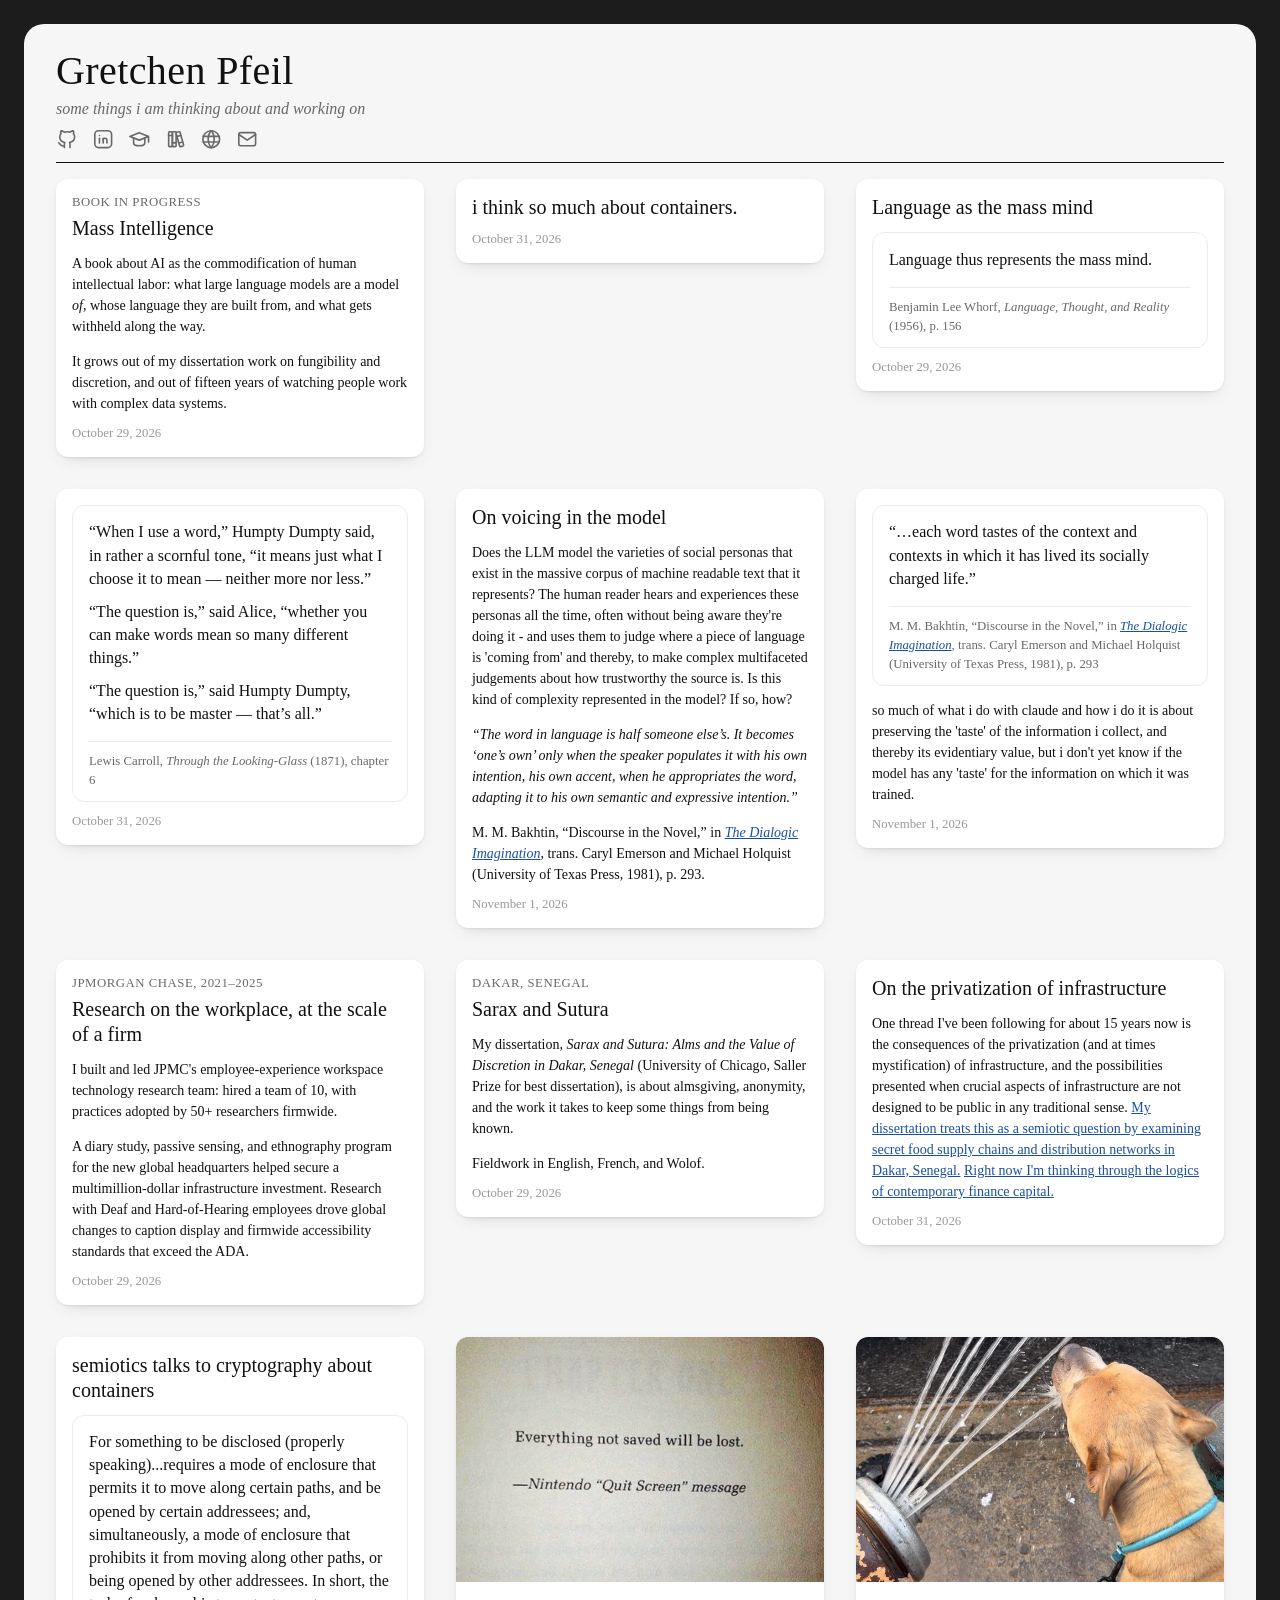
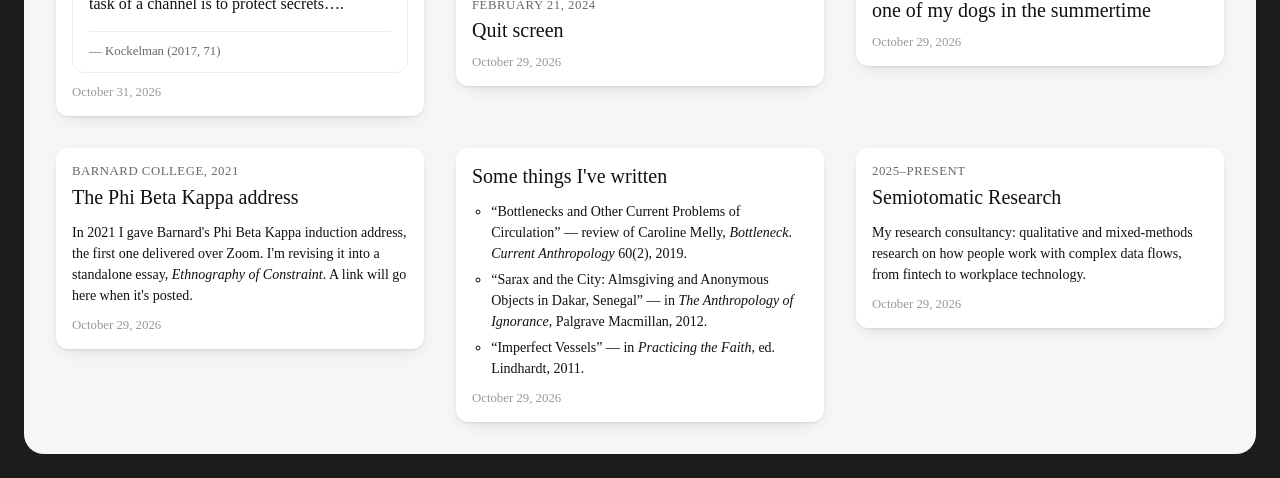
==== index.html @ 4a4e213f "at counter" ====
<!doctype html>
<html lang="en">
<head>
<meta charset="utf-8">
<meta name="viewport" content="width=device-width, initial-scale=1">
<title>Gretchen Pfeil</title>
<meta name="description" content="Anthropologist and researcher. Humans, language, and complex data flows.">
<meta property="og:title" content="Gretchen Pfeil">
<meta property="og:description" content="Anthropologist and researcher. Humans, language, and complex data flows.">
<meta property="og:type" content="website">
<meta name="theme-color" content="#f6f6f6">
<script src="js/keys.js?v=2026-11-01b"></script>
<link rel="stylesheet" href="css/site.css?v=2026-11-01b">
</head>
<body>

<header class="site-header">
  <h1 class="site-header__name"><a href="./">Gretchen Pfeil</a></h1>
  <p class="site-header__bio">some things i am thinking about and working on</p>
  <ul class="site-header__links" id="links"></ul>
</header>

<main>
  <ul class="cards" id="cards"></ul>
  <noscript><p class="noscript">This page builds its tiles with JavaScript.</p></noscript>
</main>

<script src="tiles.js?v=2026-11-01b"></script>
<script src="js/site.js?v=2026-11-01b"></script>
<script data-goatcounter="https://gpfeil.goatcounter.com/count"
        async src="//gc.zgo.at/count.js"></script>
</body>
</html>
---- css/site.css ----
/* Layout modeled on robert-chiniquy.github.io: a dark frame around a rounded
   light page, a large serif name, icon links, and a 1/2/3-column card grid. */

:root {
  --gray-darker: #444444;
  --gray-dark: #696969;
  --gray: #999999;
  --gray-lighter: #ececec;
  --gray-lightest: #f6f6f6;
  --card: #ffffff;
  --frame: #1c1c1c;
  --ground: var(--gray-lightest);
  --ink: #111111;
  --link: #1a4fa0;
  --accent: #5cecff;
  --rule: #4e4e8f;
  --radius: 0.75rem;
  --type-small: 0.8rem;
  --type-text: 0.875rem;
  --type-body: 1rem;
  --type-title: 1.25rem;
  --type-name: 2.5rem;
}

*, ::before, ::after { box-sizing: border-box; }

html { background-color: var(--frame); color: var(--ink); }

body {
  min-height: 100vh;
  margin: 0;
  padding: 1rem;
  background-color: var(--ground);
  border-radius: 1.25rem;
  font-family: "Times New Roman", Times, serif;
  text-rendering: optimizeLegibility;
  -webkit-font-smoothing: antialiased;
}

body { min-height: calc(100vh - 3rem); margin: 1.5rem; }
@media (max-width: 40rem) {
  body { min-height: calc(100vh - 1rem); margin: 0.5rem; }
}


a { color: var(--link); }
img { height: auto; max-width: 100%; vertical-align: middle; }

/* Header */
.site-header {
  margin: 0 0 0.5rem;
  padding: 0.5rem 0 0.75rem;
  border-bottom: 1px solid;
}
@media (min-width: 40rem) { .site-header { margin: 0 1rem; } }

.site-header__name {
  margin: 0;
  font-size: var(--type-name);
  font-weight: 400;
  line-height: 1.15;
  letter-spacing: 0.01em;
}
.site-header__name a { color: inherit; text-decoration: none; }
.site-header__bio {
  margin: 0.4rem 0 0;
  color: var(--gray-dark);
  font-size: var(--type-body);
  font-style: italic;
}
[data-theme="dark"] .site-header__bio { color: #c8c8c8; }

.site-header__links {
  display: flex; flex-wrap: wrap; gap: 0.85rem;
  margin: 0.6rem 0 0; padding: 0; list-style: none;
}
.site-header__links a { display: block; color: var(--gray-dark); }
.site-header__links a:hover { color: inherit; }
.site-header__links svg {
  display: block; width: 1.4rem; height: 1.4rem; stroke-width: 1.75;
  transition: transform 120ms ease-out;
}
.site-header__links a:hover svg { transform: translateY(-2px) scale(1.15); }

/* Grid */
.cards { display: flex; flex-wrap: wrap; list-style: none; margin: 0; padding: 0; }
.cards__item {
  display: flex; align-items: flex-start; justify-content: center;
  width: 100%; min-width: 0; padding: 0.5rem 0;
}
@media (min-width: 40rem) { .cards__item { padding: 1rem; } }
@media (min-width: 56rem) { .cards__item { width: 50%; } }
@media (min-width: 72rem) { .cards__item { width: 33.3333%; } }

/* Card */
.card {
  position: relative;
  display: flex; flex-direction: column;
  width: 100%; min-width: 0; overflow: hidden;
  background-color: var(--card);
  border-radius: var(--radius);
  box-shadow: 0 1px 2px rgba(0,0,0,.08), 0 6px 18px -8px rgba(0,0,0,.18);
  transition: box-shadow 150ms ease-out;
}
.card:hover {
  box-shadow: 0 2px 4px rgba(0,0,0,.1), 0 10px 26px -8px rgba(0,0,0,.28);
}
.card__image { display: block; width: 100%; aspect-ratio: 16 / 9; object-fit: cover; }
@media (min-width: 40rem) { .card__image { aspect-ratio: 3 / 2; } }

.card__content {
  display: flex; flex: 1 1 auto; flex-direction: column; justify-content: center;
  min-width: 0; padding: 1rem;
}
.card__kicker {
  margin: 0 0 0.35rem;
  color: var(--gray-dark);
  font-size: var(--type-small);
  letter-spacing: 0.04em;
  text-transform: uppercase;
}
.card__title {
  margin: 0 0 0.75rem;
  font-size: var(--type-title);
  font-weight: 400;
  line-height: 1.25;
}
.card__title:has(+ .card__text:empty) { margin-bottom: 0; }
.card__date {
  margin: 0.75rem 0 0;
  color: var(--gray);
  font-size: var(--type-small);
  font-variant-numeric: tabular-nums;
}
[data-theme="dark"] .card__date { color: #8a8ab8; }
.card__text:empty { display: none; }
.card__title a { color: inherit; text-decoration: none; }
.card__title a:hover { text-decoration: underline; text-underline-offset: 0.2em; }
/* A card with an image and a linked title is clickable as a whole. */
.card--linked .card__title a::after { content: ""; position: absolute; inset: 0; }
.card--linked .card__text a { position: relative; z-index: 1; }
.card__cover { position: absolute; inset: 0; z-index: 1; border-radius: var(--radius); }
.card__cover:focus-visible { outline: 2px solid var(--link); outline-offset: -2px; }

.card__text { flex: 1 1 auto; font-size: var(--type-text); line-height: 1.5; }
.card__text > :first-child { margin-top: 0; }
.card__text > :last-child { margin-bottom: 0; }
.card__text ul { padding-left: 1.2rem; }
.card__text li + li { margin-top: 0.3rem; }

.qline { display: block; }
.qline + .qline { margin-top: 0.6em; }

.verse { font-size: var(--type-text); white-space: pre-wrap; overflow-x: auto; }

.card__text blockquote {
  margin: 0;
  padding: 0.9rem 1rem 0.7rem;
  border: 1px solid var(--gray-lighter);
  border-radius: var(--radius);
}
.card__text blockquote > p:first-child {
  margin-top: 0; font-size: var(--type-body); line-height: 1.45;
}
.card__text blockquote > p:last-child:not(:first-child) {
  margin: 0.75rem 0 0; padding-top: 0.6rem;
  border-top: 1px solid var(--gray-lighter);
  color: var(--gray-dark); font-size: var(--type-small);
}

.noscript { margin: 1rem; }

/* Dark mode: press d */
:root[data-theme="dark"] {
  color-scheme: dark;
  --frame: #262626;
  --ground: #000000;
  --ink: #f0f0f0;
  --link: #5cecff;
}
[data-theme="dark"] .card {
  background-color: #000; border: 1px solid var(--rule); box-shadow: none;
}
[data-theme="dark"] .card__image { border-bottom: 1px solid var(--rule); }
[data-theme="dark"] .card__kicker,
[data-theme="dark"] .card__text blockquote > p:last-child:not(:first-child) { color: #c080d0; }
[data-theme="dark"] .card__text blockquote,
[data-theme="dark"] .card__text blockquote > p:last-child:not(:first-child) { border-color: var(--rule); }
[data-theme="dark"] .site-header__links a:hover { color: var(--accent); }

@media (prefers-reduced-motion: reduce) {
  .site-header__links svg, .card { transition: none; }
}
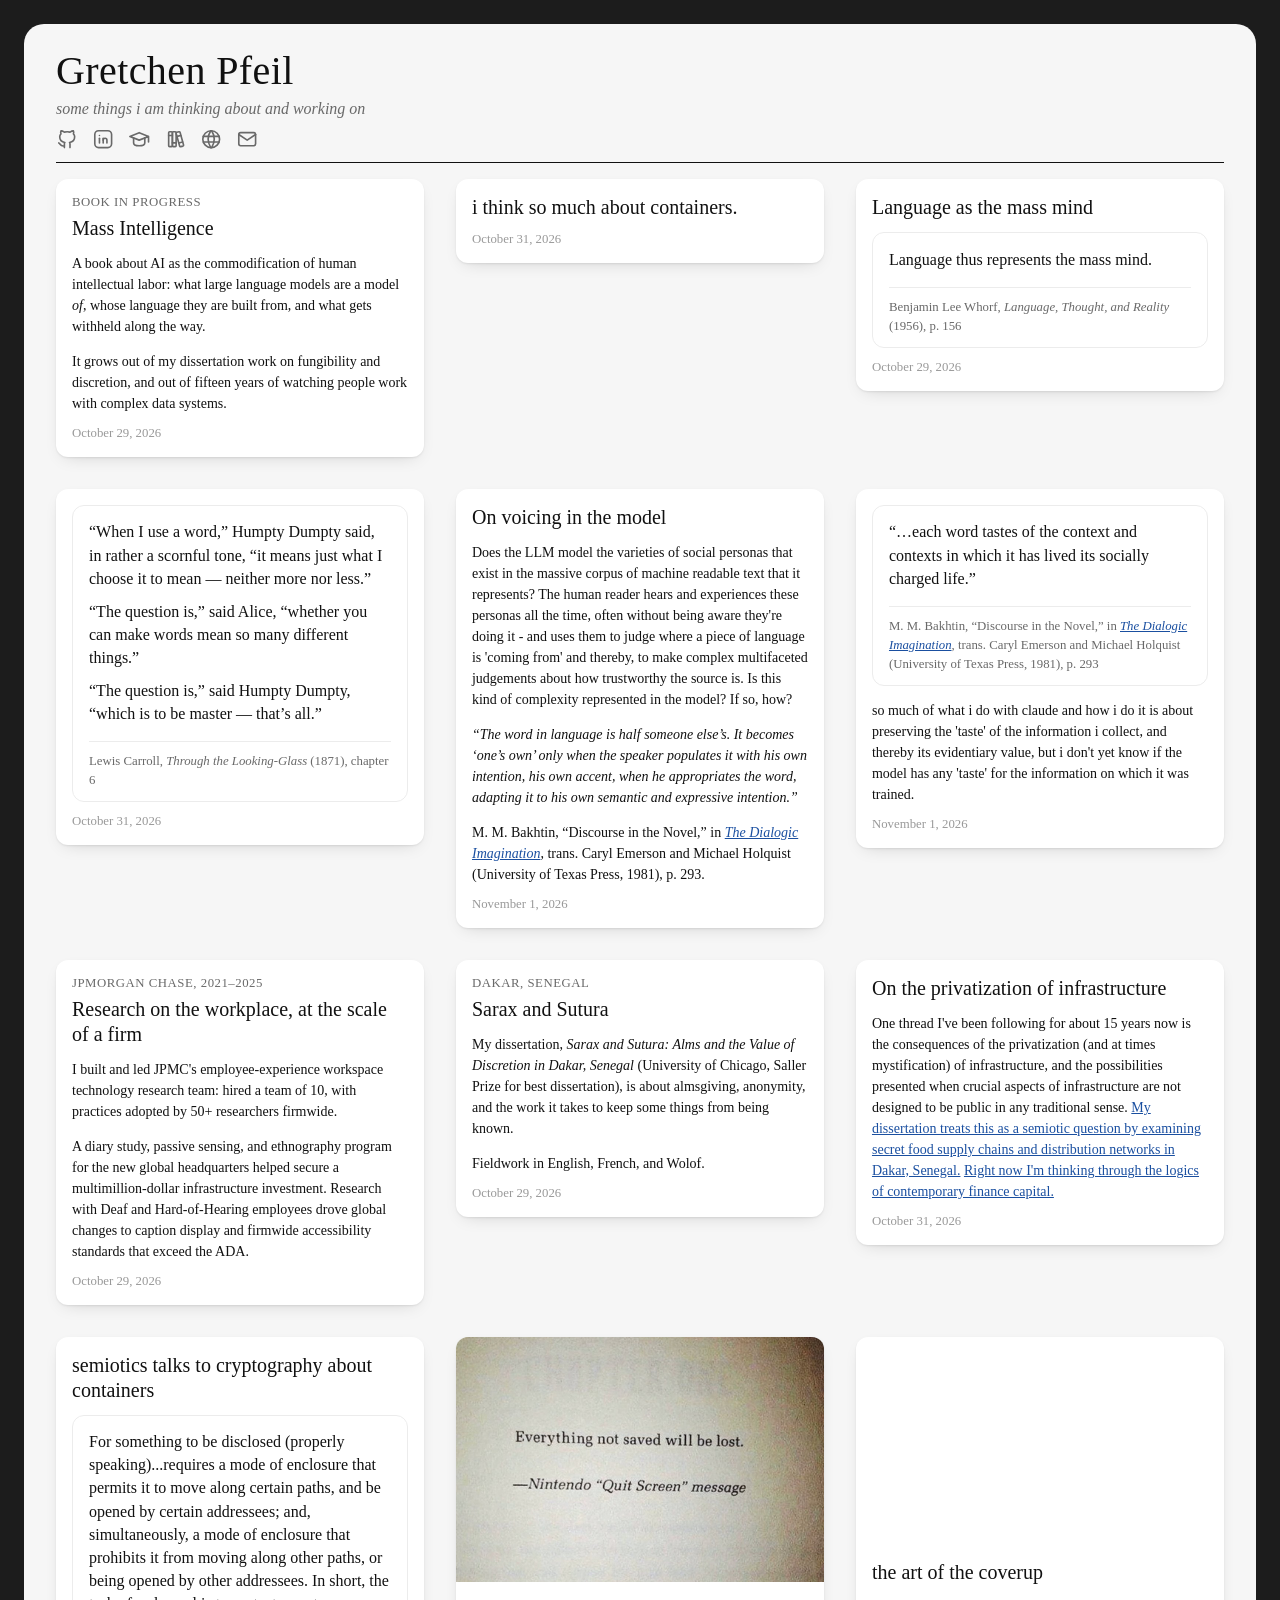
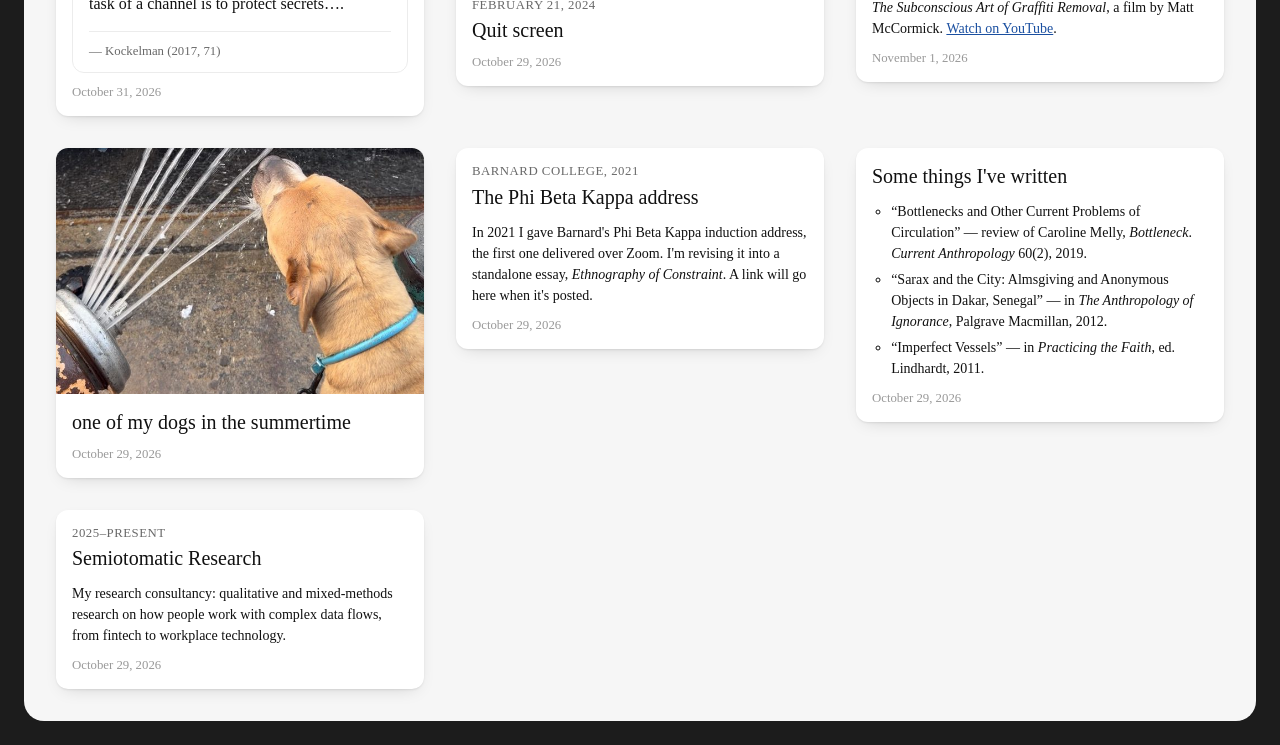
==== commit e079027c: "change a tile" ====
--- a/index.html
+++ b/index.html
@@ -9,8 +9,8 @@
 <meta property="og:description" content="Anthropologist and researcher. Humans, language, and complex data flows.">
 <meta property="og:type" content="website">
 <meta name="theme-color" content="#f6f6f6">
-<script src="js/keys.js?v=2026-11-01b"></script>
-<link rel="stylesheet" href="css/site.css?v=2026-11-01b">
+<script src="js/keys.js?v=2026-11-01d"></script>
+<link rel="stylesheet" href="css/site.css?v=2026-11-01d">
 </head>
 <body>
 
@@ -25,8 +25,8 @@
   <noscript><p class="noscript">This page builds its tiles with JavaScript.</p></noscript>
 </main>
 
-<script src="tiles.js?v=2026-11-01b"></script>
-<script src="js/site.js?v=2026-11-01b"></script>
+<script src="tiles.js?v=2026-11-01d"></script>
+<script src="js/site.js?v=2026-11-01d"></script>
 <script data-goatcounter="https://gpfeil.goatcounter.com/count"
         async src="//gc.zgo.at/count.js"></script>
 </body>
--- a/css/site.css
+++ b/css/site.css
@@ -108,6 +108,9 @@
 .card__image { display: block; width: 100%; aspect-ratio: 16 / 9; object-fit: cover; }
 @media (min-width: 40rem) { .card__image { aspect-ratio: 3 / 2; } }
 
+.card__video iframe { display: block; width: 100%; aspect-ratio: 16 / 9; border: 0; }
+[data-theme="dark"] .card__video { border-bottom: 1px solid var(--rule); }
+
 .card__content {
   display: flex; flex: 1 1 auto; flex-direction: column; justify-content: center;
   min-width: 0; padding: 1rem;
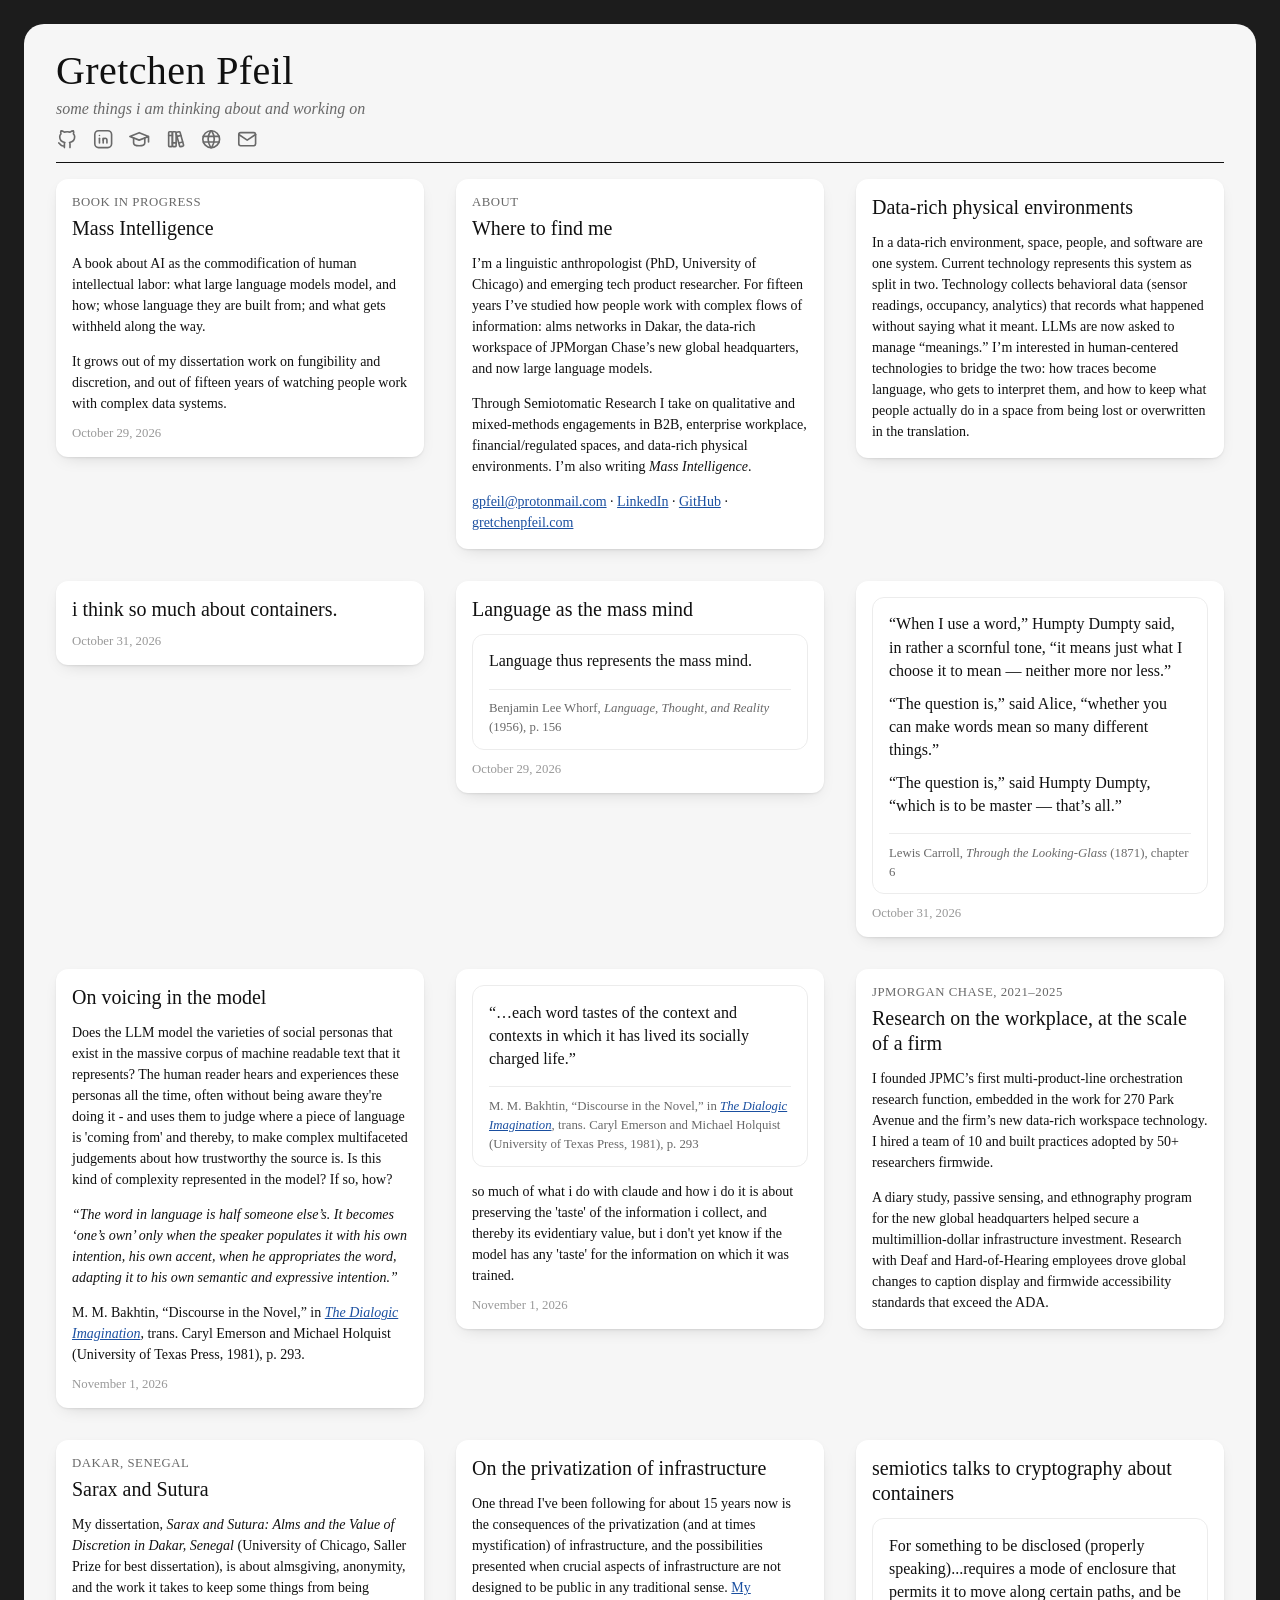
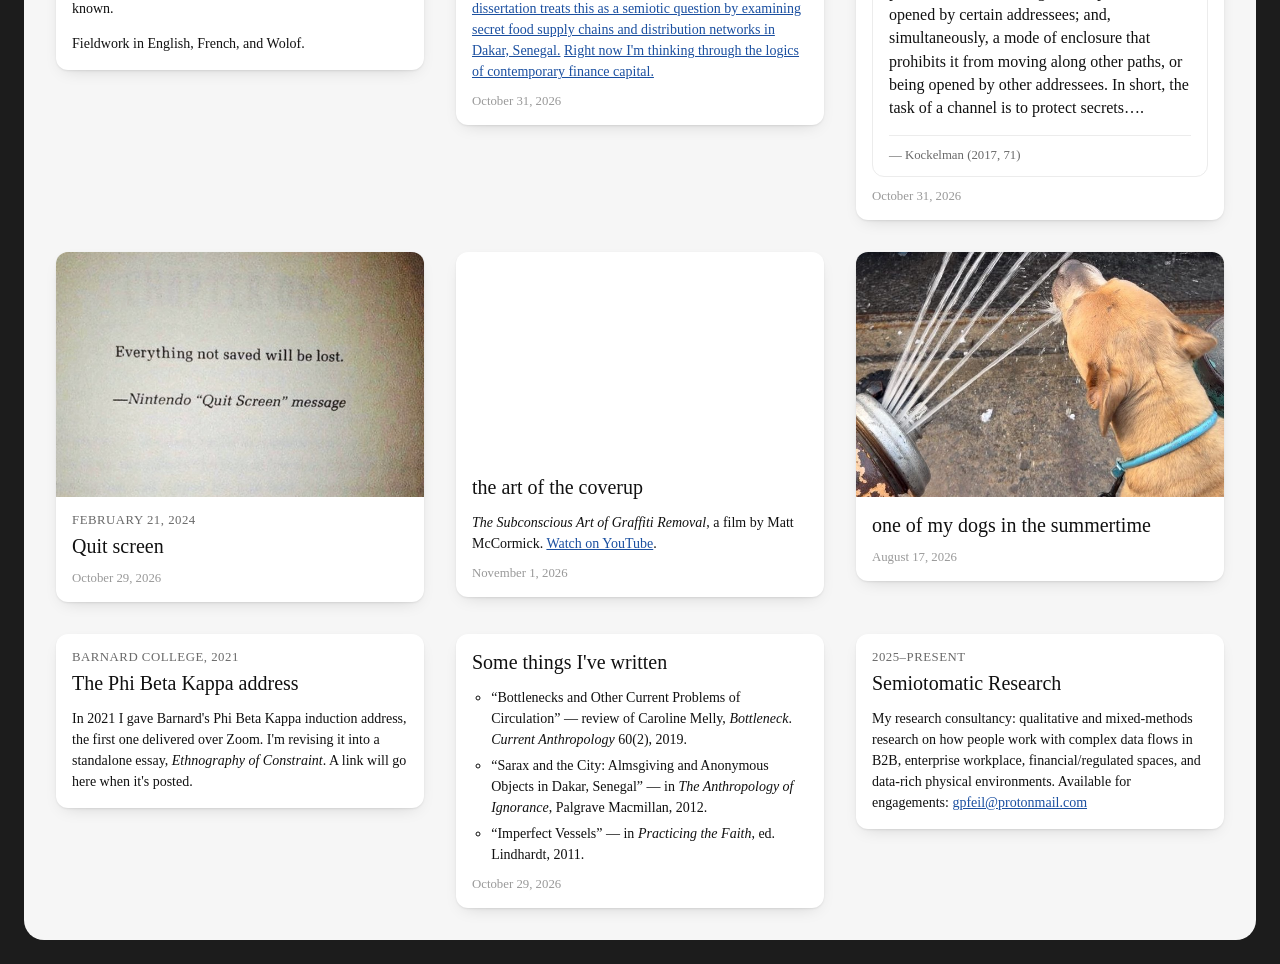
==== commit c3ee69a2: "content updates" ====
--- a/index.html
+++ b/index.html
@@ -4,13 +4,13 @@
 <meta charset="utf-8">
 <meta name="viewport" content="width=device-width, initial-scale=1">
 <title>Gretchen Pfeil</title>
-<meta name="description" content="Anthropologist and researcher. Humans, language, and complex data flows.">
+<meta name="description" content="Linguistic anthropologist and emerging tech product researcher. Writing Mass Intelligence, a book on what LLMs model, and how.">
 <meta property="og:title" content="Gretchen Pfeil">
-<meta property="og:description" content="Anthropologist and researcher. Humans, language, and complex data flows.">
+<meta property="og:description" content="Linguistic anthropologist and emerging tech product researcher. Writing Mass Intelligence, a book on what LLMs model, and how.">
 <meta property="og:type" content="website">
 <meta name="theme-color" content="#f6f6f6">
-<script src="js/keys.js?v=2026-11-01d"></script>
-<link rel="stylesheet" href="css/site.css?v=2026-11-01d">
+<script src="js/keys.js?v=2026-11-02j"></script>
+<link rel="stylesheet" href="css/site.css?v=2026-11-02j">
 </head>
 <body>
 
@@ -25,8 +25,8 @@
   <noscript><p class="noscript">This page builds its tiles with JavaScript.</p></noscript>
 </main>
 
-<script src="tiles.js?v=2026-11-01d"></script>
-<script src="js/site.js?v=2026-11-01d"></script>
+<script src="tiles.js?v=2026-11-02j"></script>
+<script src="js/site.js?v=2026-11-02j"></script>
 <script data-goatcounter="https://gpfeil.goatcounter.com/count"
         async src="//gc.zgo.at/count.js"></script>
 </body>
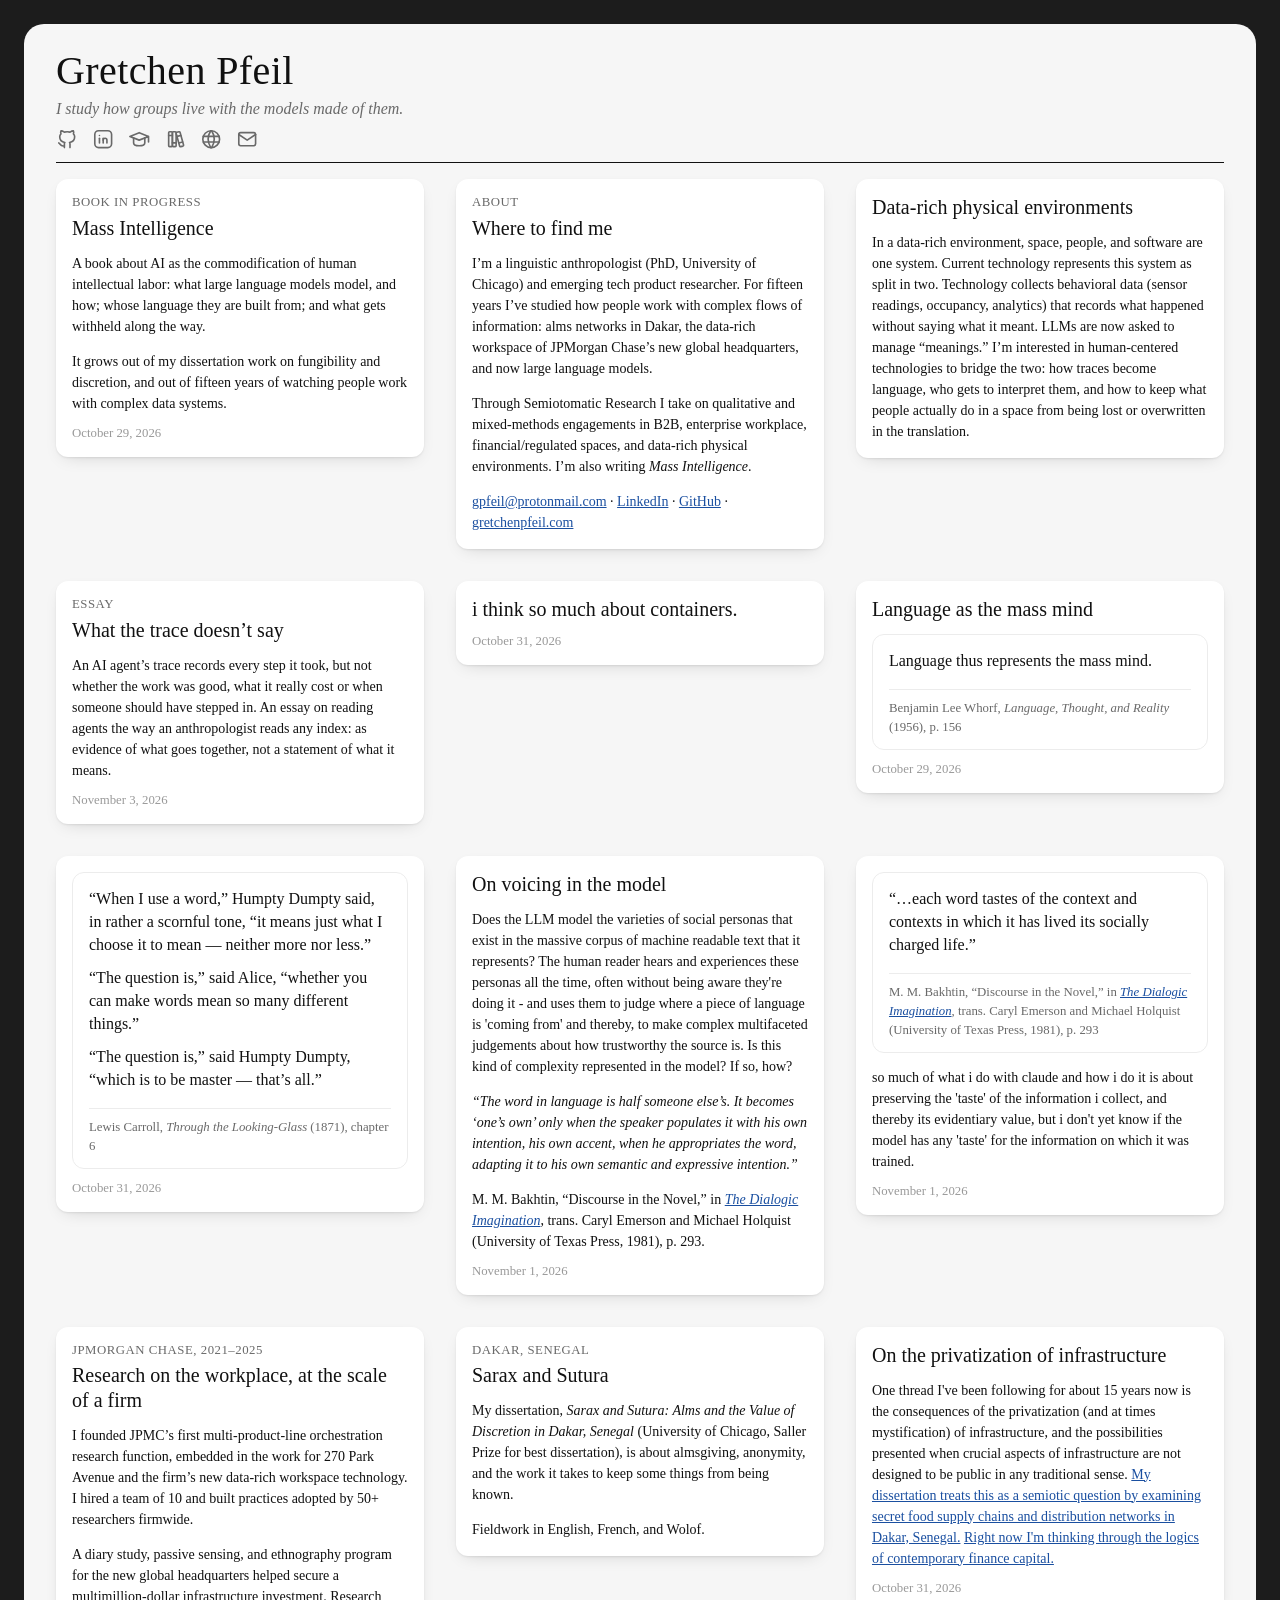
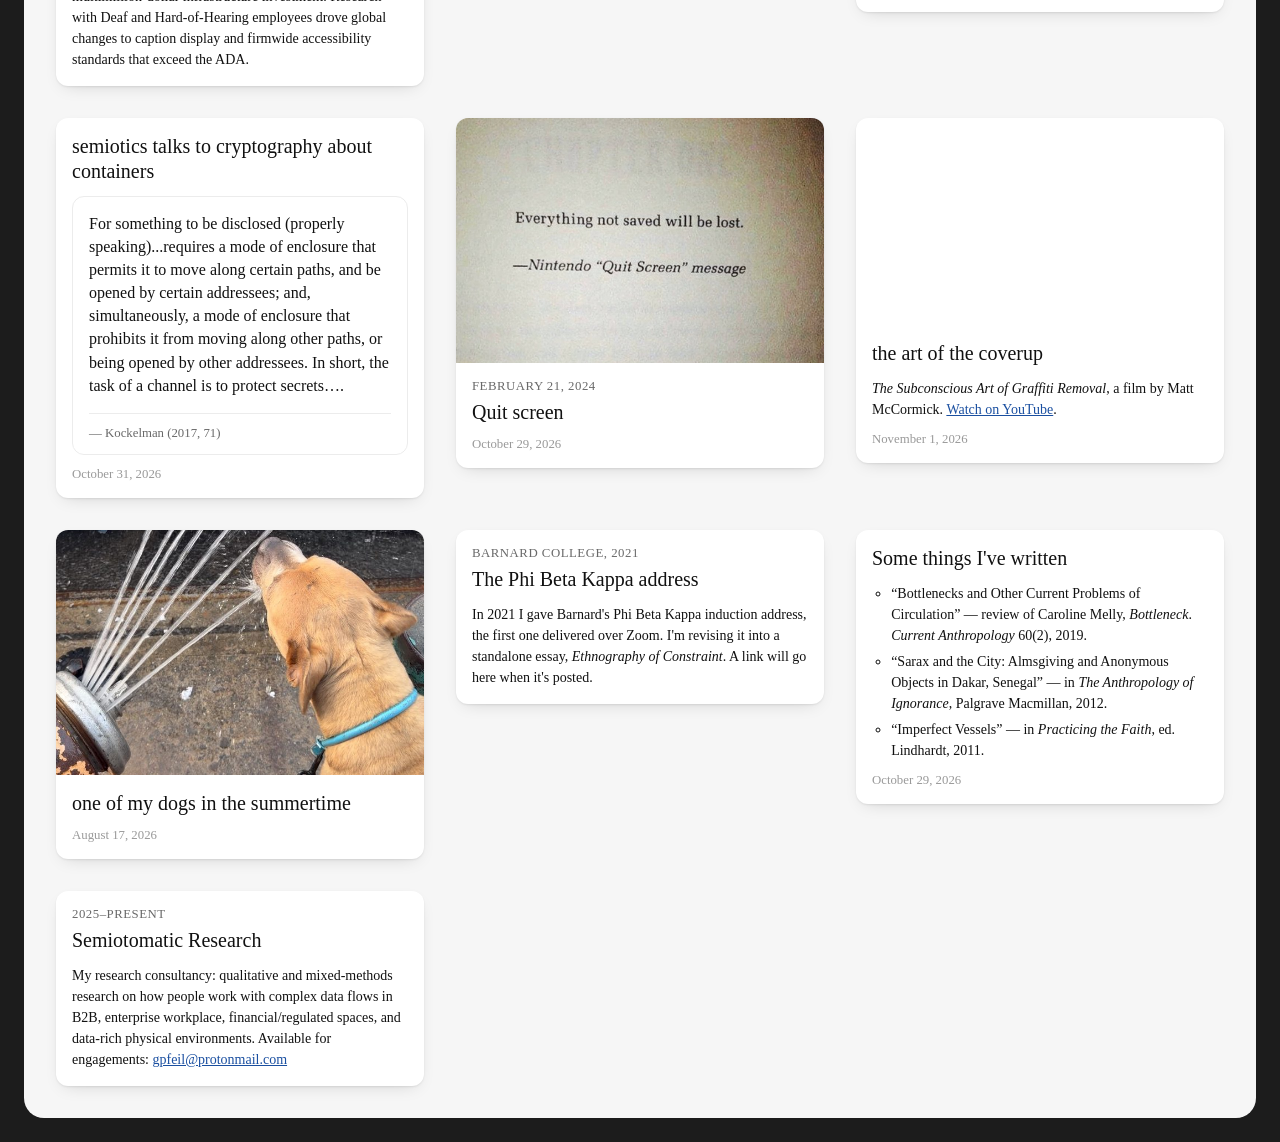
==== commit 9c6cf923: "add essay and tile" ====
--- a/index.html
+++ b/index.html
@@ -9,14 +9,14 @@
 <meta property="og:description" content="Linguistic anthropologist and emerging tech product researcher. Writing Mass Intelligence, a book on what LLMs model, and how.">
 <meta property="og:type" content="website">
 <meta name="theme-color" content="#f6f6f6">
-<script src="js/keys.js?v=2026-11-02j"></script>
-<link rel="stylesheet" href="css/site.css?v=2026-11-02j">
+<script src="js/keys.js?v=2026-11-03a"></script>
+<link rel="stylesheet" href="css/site.css?v=2026-11-03a">
 </head>
 <body>
 
 <header class="site-header">
   <h1 class="site-header__name"><a href="./">Gretchen Pfeil</a></h1>
-  <p class="site-header__bio">some things i am thinking about and working on</p>
+  <p class="site-header__bio">I study how groups live with the models made of them.</p>
   <ul class="site-header__links" id="links"></ul>
 </header>
 
@@ -25,8 +25,8 @@
   <noscript><p class="noscript">This page builds its tiles with JavaScript.</p></noscript>
 </main>
 
-<script src="tiles.js?v=2026-11-02j"></script>
-<script src="js/site.js?v=2026-11-02j"></script>
+<script src="tiles.js?v=2026-11-03a"></script>
+<script src="js/site.js?v=2026-11-03a"></script>
 <script data-goatcounter="https://gpfeil.goatcounter.com/count"
         async src="//gc.zgo.at/count.js"></script>
 </body>
--- a/css/site.css
+++ b/css/site.css
@@ -194,3 +194,36 @@
 @media (prefers-reduced-motion: reduce) {
   .site-header__links svg, .card { transition: none; }
 }
+
+/* Essay pages (essays/*.html) */
+.essay {
+  max-width: 40rem;
+  margin: 1.5rem auto 3rem;
+  padding: 0 0.5rem;
+  font-size: 1.125rem;
+  line-height: 1.6;
+}
+.essay__title {
+  margin: 0;
+  font-size: 2rem;
+  font-weight: 400;
+  line-height: 1.2;
+}
+.essay__dek { margin: 0.4rem 0 0; color: var(--gray-dark); font-style: italic; }
+.essay__date { margin: 0.4rem 0 2rem; color: var(--gray); font-size: var(--type-small); }
+.essay h2 { margin: 2.25rem 0 0.5rem; font-size: 1.35rem; font-weight: 400; }
+.essay p { margin: 0 0 1rem; }
+.essay ol { padding-left: 1.4rem; }
+.essay li + li { margin-top: 0.5rem; }
+.essay__epigraph {
+  margin: 0 0 2rem;
+  padding: 0 0 0 1rem;
+  border-left: 2px solid var(--gray-lighter);
+}
+.essay__epigraph p { margin: 0; }
+.essay__epigraph p + p { margin-top: 0.4rem; color: var(--gray-dark); font-size: var(--type-text); }
+.essay__back { margin-top: 2.5rem; font-size: var(--type-text); }
+[data-theme="dark"] .essay__dek,
+[data-theme="dark"] .essay__epigraph p + p { color: #c8c8c8; }
+[data-theme="dark"] .essay__date { color: #8a8ab8; }
+[data-theme="dark"] .essay__epigraph { border-color: var(--rule); }
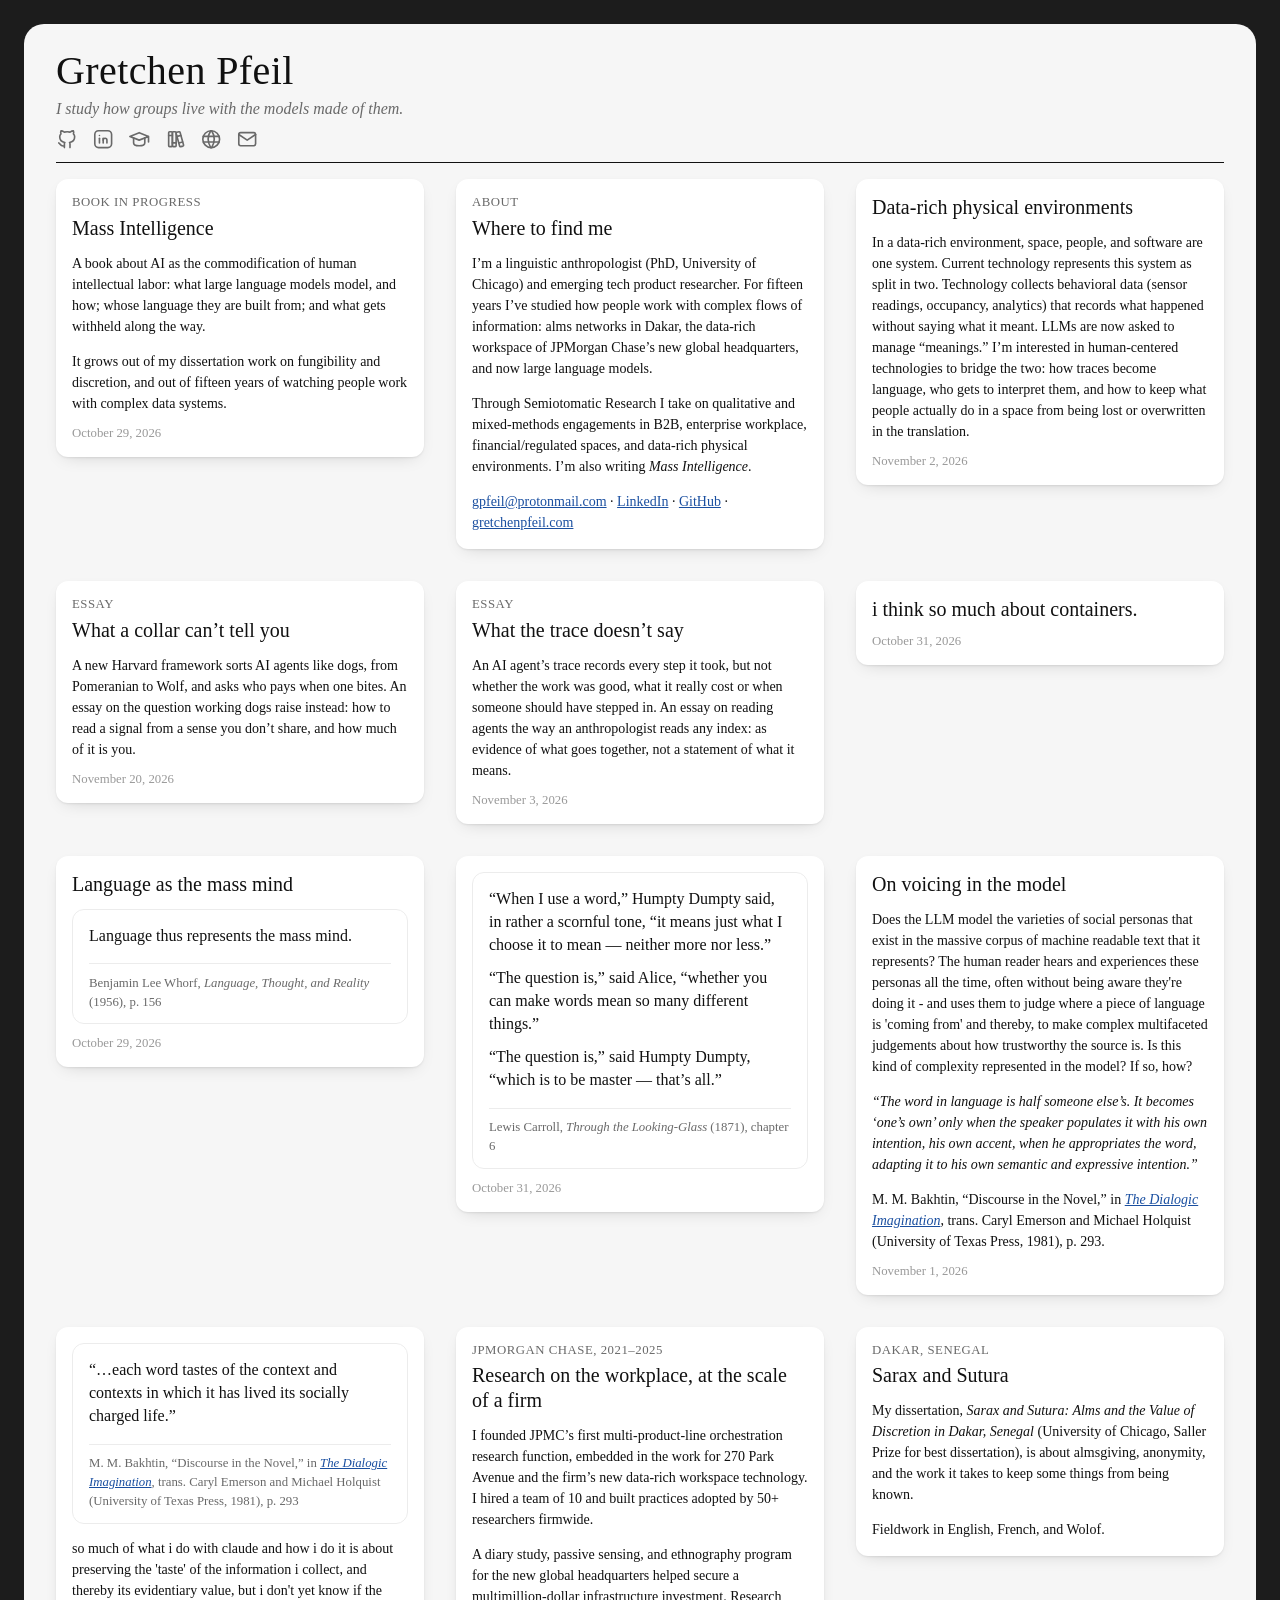
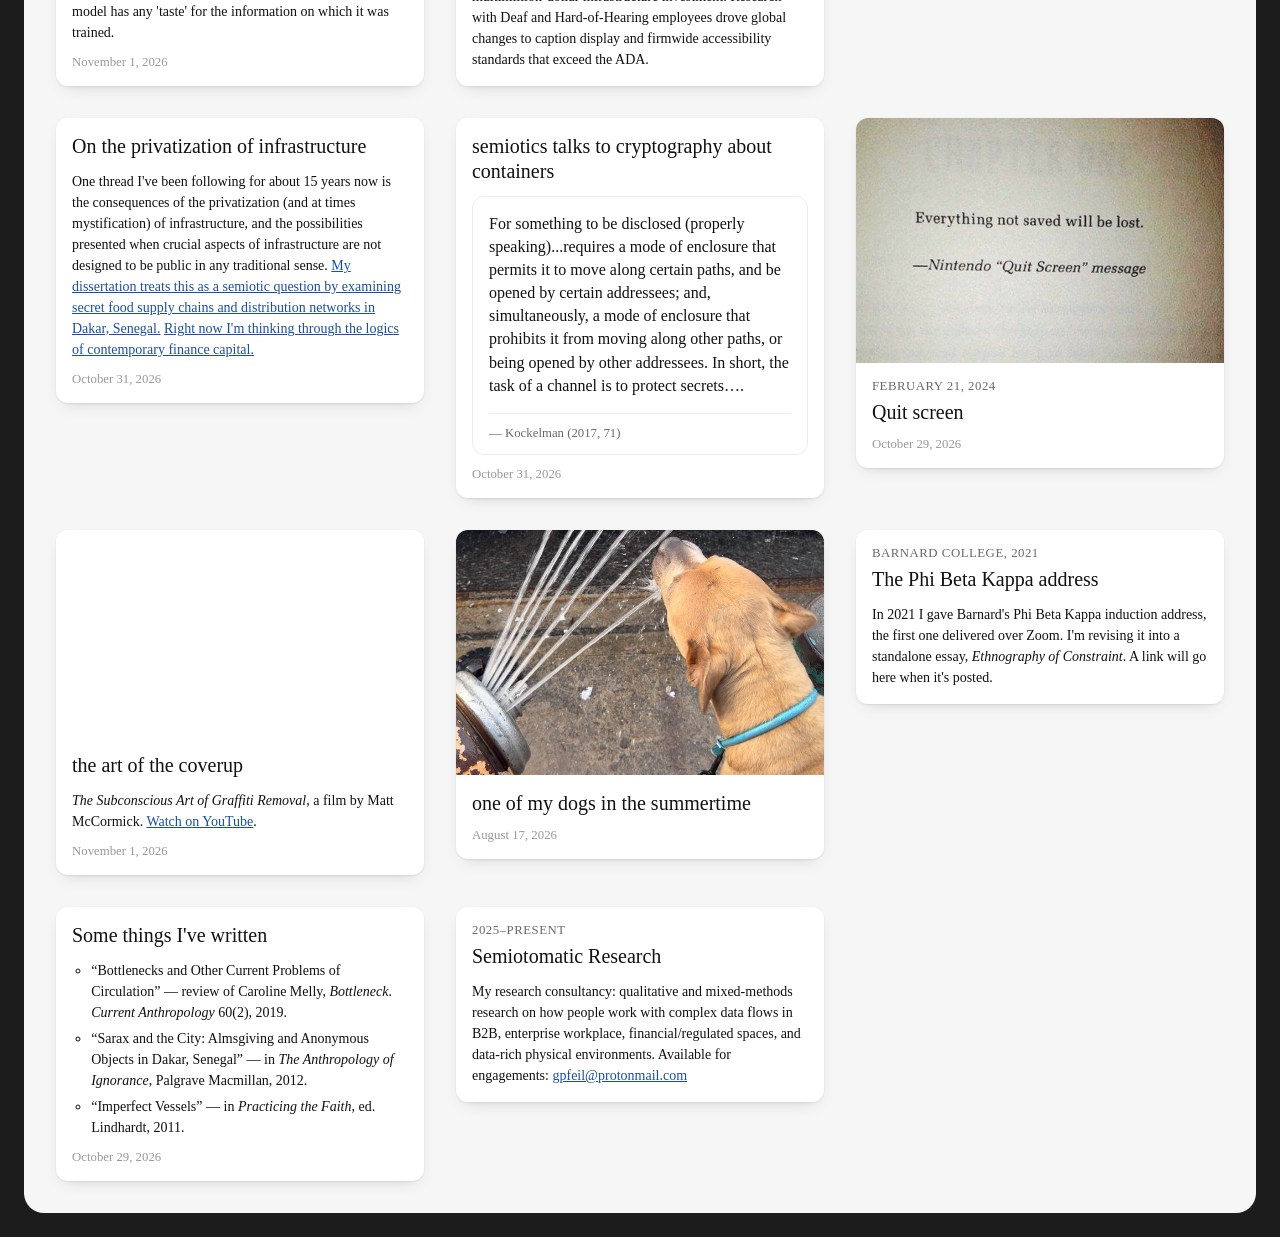
==== commit 68eb784d: "Add essay 'what a collar can't tell you'" ====
--- a/index.html
+++ b/index.html
@@ -9,8 +9,8 @@
 <meta property="og:description" content="Linguistic anthropologist and emerging tech product researcher. Writing Mass Intelligence, a book on what LLMs model, and how.">
 <meta property="og:type" content="website">
 <meta name="theme-color" content="#f6f6f6">
-<script src="js/keys.js?v=2026-11-03a"></script>
-<link rel="stylesheet" href="css/site.css?v=2026-11-03a">
+<script src="js/keys.js?v=2026-11-20a"></script>
+<link rel="stylesheet" href="css/site.css?v=2026-11-20a">
 </head>
 <body>
 
@@ -25,8 +25,8 @@
   <noscript><p class="noscript">This page builds its tiles with JavaScript.</p></noscript>
 </main>
 
-<script src="tiles.js?v=2026-11-03a"></script>
-<script src="js/site.js?v=2026-11-03a"></script>
+<script src="tiles.js?v=2026-11-20a"></script>
+<script src="js/site.js?v=2026-11-20a"></script>
 <script data-goatcounter="https://gpfeil.goatcounter.com/count"
         async src="//gc.zgo.at/count.js"></script>
 </body>
--- a/css/site.css
+++ b/css/site.css
@@ -227,3 +227,34 @@
 [data-theme="dark"] .essay__epigraph p + p { color: #c8c8c8; }
 [data-theme="dark"] .essay__date { color: #8a8ab8; }
 [data-theme="dark"] .essay__epigraph { border-color: var(--rule); }
+
+/* Trace figure in essays */
+.essay__figure { margin: 2rem 0; }
+.essay__figure figcaption { margin: 0.6rem 2.857% 0; color: var(--gray-dark); font-size: var(--type-text); line-height: 1.45; }
+.trace-fig { display: block; width: 100%; height: auto; font-family: "Times New Roman", Times, serif; }
+.trace-fig text { fill: var(--ink); font-size: 13px; }
+.trace-fig .tf-label { fill: var(--gray-dark); font-size: 11px; letter-spacing: 0.06em; }
+.trace-fig .tf-spans rect { fill: #f3efe7; stroke: #b9ab97; stroke-width: 1; }
+.trace-fig .tf-spans .tf-root { fill: #e6dfd3; stroke: none; }
+.trace-fig .tf-stalks line { stroke: #b9ab97; stroke-width: 1.5; }
+.trace-fig .tf-soil { fill: #2e231c; }
+.trace-fig .tf-label--soil { fill: #b9ab97; }
+.trace-fig .tf-hyphae path { fill: none; stroke: #f1ece2; stroke-width: 1.1; opacity: 0.85; }
+.trace-fig .tf-twigs path { fill: none; stroke: #f1ece2; stroke-width: 0.7; opacity: 0.6; }
+.trace-fig .tf-notes circle { fill: #ffffff; }
+.trace-fig .tf-notes text { fill: #efe6da; font-style: italic; font-size: 12px; }
+[data-theme="dark"] .essay__figure figcaption,
+[data-theme="dark"] .trace-fig .tf-label { color: #c8c8c8; fill: #c8c8c8; }
+[data-theme="dark"] .trace-fig .tf-label--soil { fill: #b9ab97; }
+[data-theme="dark"] .trace-fig .tf-soil { stroke: var(--rule); stroke-width: 1; }
+
+/* Essay photo */
+.essay__photo { margin: 0 0 2rem; }
+.essay__photo img { display: block; width: 100%; height: auto; border-radius: var(--radius); }
+.essay__photo figcaption { margin-top: 0.5rem; color: var(--gray-dark); font-size: var(--type-small); line-height: 1.4; }
+[data-theme="dark"] .essay__photo figcaption { color: #c8c8c8; }
+
+.essay__refs { margin-top: 2rem; font-size: var(--type-text); color: var(--gray-dark); }
+[data-theme="dark"] .essay__refs { color: #c8c8c8; }
+.essay__photo--portrait { max-width: 22rem; margin: 2rem auto; }
+.essay__photo--portrait figcaption { text-align: center; }
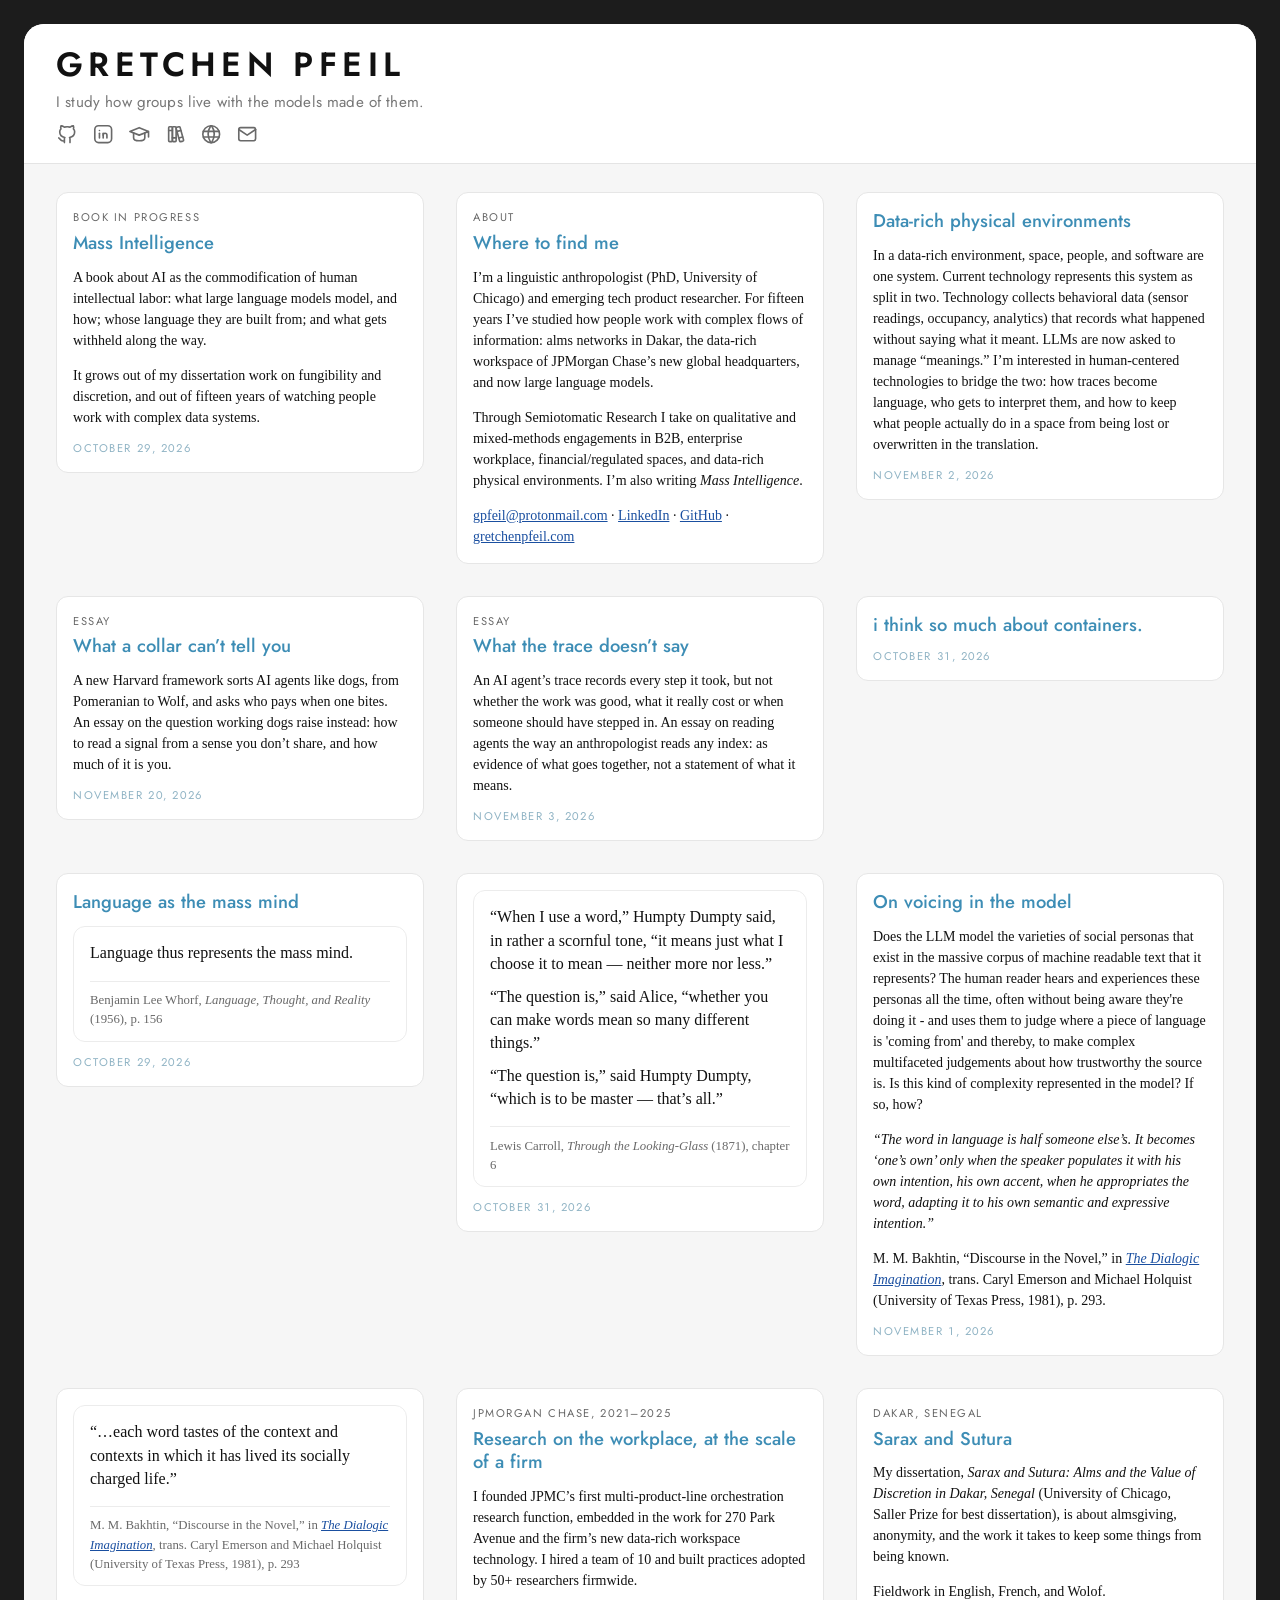
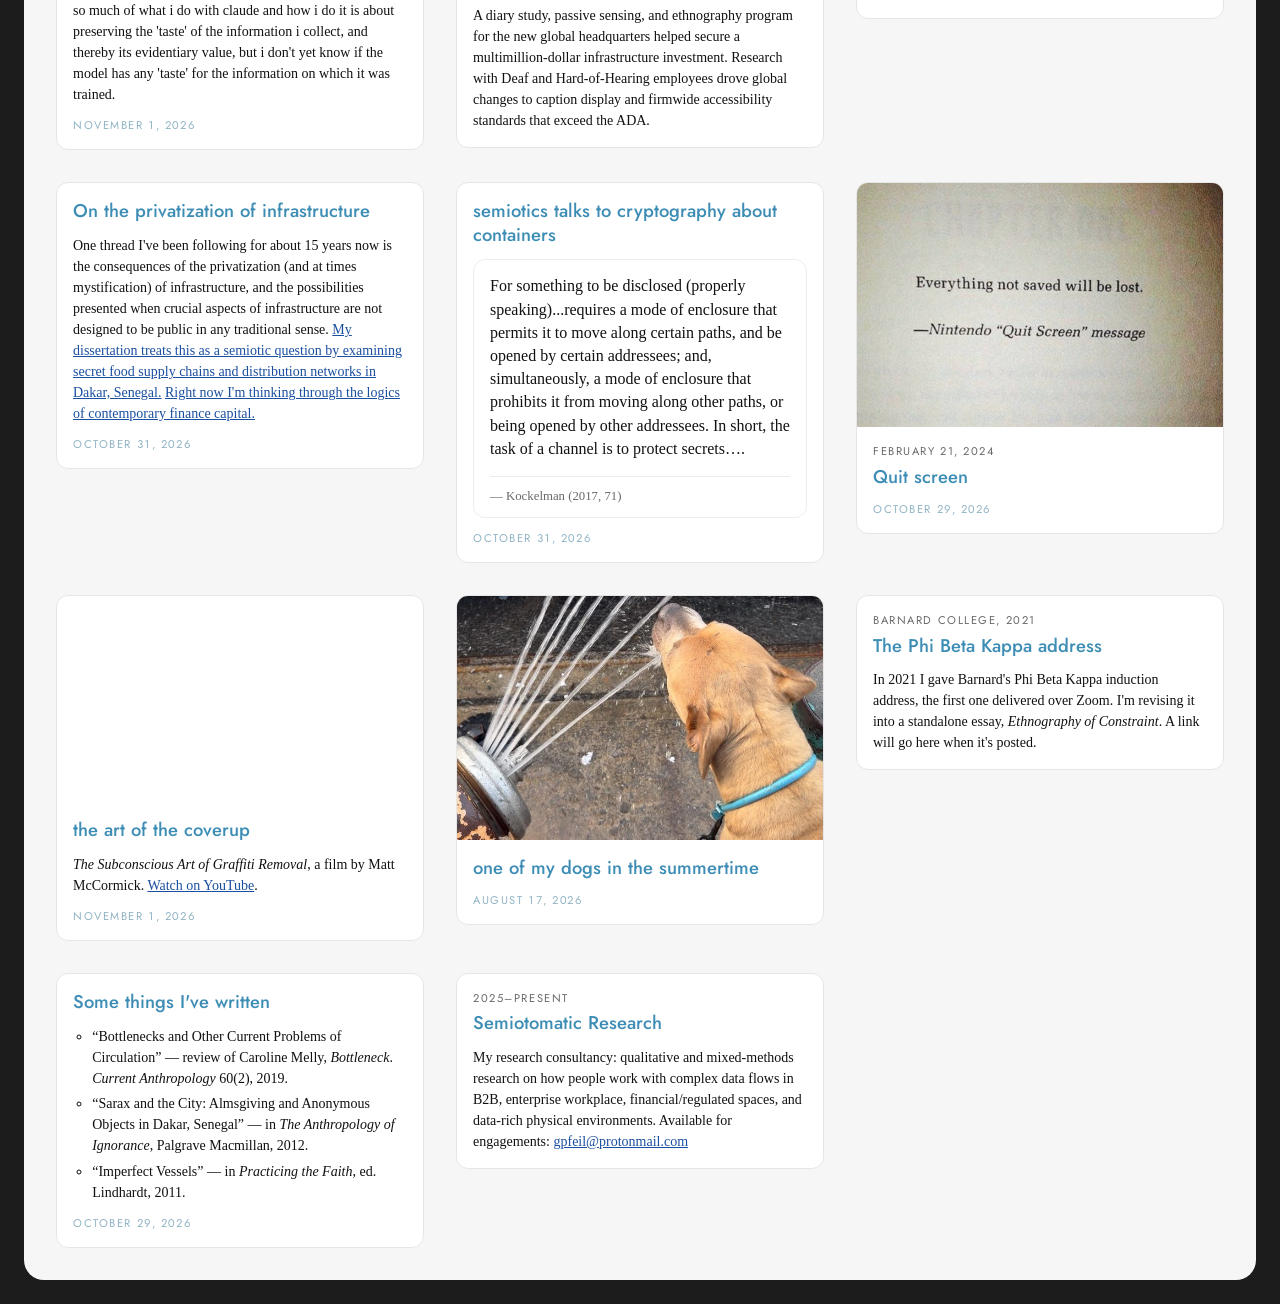
==== commit c9c26de1: "change theme" ====
--- a/index.html
+++ b/index.html
@@ -9,8 +9,11 @@
 <meta property="og:description" content="Linguistic anthropologist and emerging tech product researcher. Writing Mass Intelligence, a book on what LLMs model, and how.">
 <meta property="og:type" content="website">
 <meta name="theme-color" content="#f6f6f6">
-<script src="js/keys.js?v=2026-11-20a"></script>
-<link rel="stylesheet" href="css/site.css?v=2026-11-20a">
+<script src="js/keys.js?v=2026-11-20b"></script>
+<link rel="preconnect" href="https://fonts.googleapis.com">
+<link rel="preconnect" href="https://fonts.gstatic.com" crossorigin>
+<link rel="stylesheet" href="https://fonts.googleapis.com/css2?family=Jost:wght@400;500;600&display=swap">
+<link rel="stylesheet" href="css/site.css?v=2026-11-20b">
 </head>
 <body>
 
@@ -25,8 +28,8 @@
   <noscript><p class="noscript">This page builds its tiles with JavaScript.</p></noscript>
 </main>
 
-<script src="tiles.js?v=2026-11-20a"></script>
-<script src="js/site.js?v=2026-11-20a"></script>
+<script src="tiles.js?v=2026-11-20b"></script>
+<script src="js/site.js?v=2026-11-20b"></script>
 <script data-goatcounter="https://gpfeil.goatcounter.com/count"
         async src="//gc.zgo.at/count.js"></script>
 </body>
--- a/css/site.css
+++ b/css/site.css
@@ -258,3 +258,18 @@
 [data-theme="dark"] .essay__refs { color: #c8c8c8; }
 .essay__photo--portrait { max-width: 22rem; margin: 2rem auto; }
 .essay__photo--portrait figcaption { text-align: center; }
+
+/* Display type: Futura where installed (Apple devices), Jost (Google Fonts) elsewhere.
+   Header band, tracked caps and soft-blue titles, ~30% toward marylgray.org. */
+.site-header { background: #fff; margin: -1rem -1rem 0.75rem; padding: 1.4rem 2rem 1.1rem; border-bottom: 1px solid #e4e4e4; border-radius: 1.25rem 1.25rem 0 0; }
+.site-header__name { font-family: Futura, "Futura PT", Jost, "Century Gothic", sans-serif; font-weight: 600; text-transform: uppercase; letter-spacing: 0.16em; font-size: 2.1rem; }
+.site-header__bio { font-family: Futura, "Futura PT", Jost, "Century Gothic", sans-serif; font-style: normal; font-weight: 400; font-size: 0.95rem; color: #777; letter-spacing: 0.01em; }
+.card { box-shadow: none; border: 1px solid #e6e6e6; }
+.card:hover { box-shadow: 0 6px 18px -10px rgba(0,0,0,.18); }
+.card__title { font-family: Futura, "Futura PT", Jost, "Century Gothic", sans-serif; font-weight: 500; font-size: 1.15rem; line-height: 1.3; color: #3d8db5; }
+.card__title a { color: inherit; }
+.card__kicker, .card__date { font-family: Futura, "Futura PT", Jost, "Century Gothic", sans-serif; font-size: 0.7rem; letter-spacing: 0.14em; text-transform: uppercase; }
+.card__date { color: #8fb3c4; }
+[data-theme="dark"] .site-header { background: #000; border-color: var(--rule); }
+[data-theme="dark"] .card__title { color: #7fd0f0; }
+@media (max-width: 40rem) { .site-header { margin: -1rem -1rem 0.5rem; padding: 1.1rem 1rem 0.9rem; } .site-header__name { font-size: 1.6rem; letter-spacing: 0.12em; } }
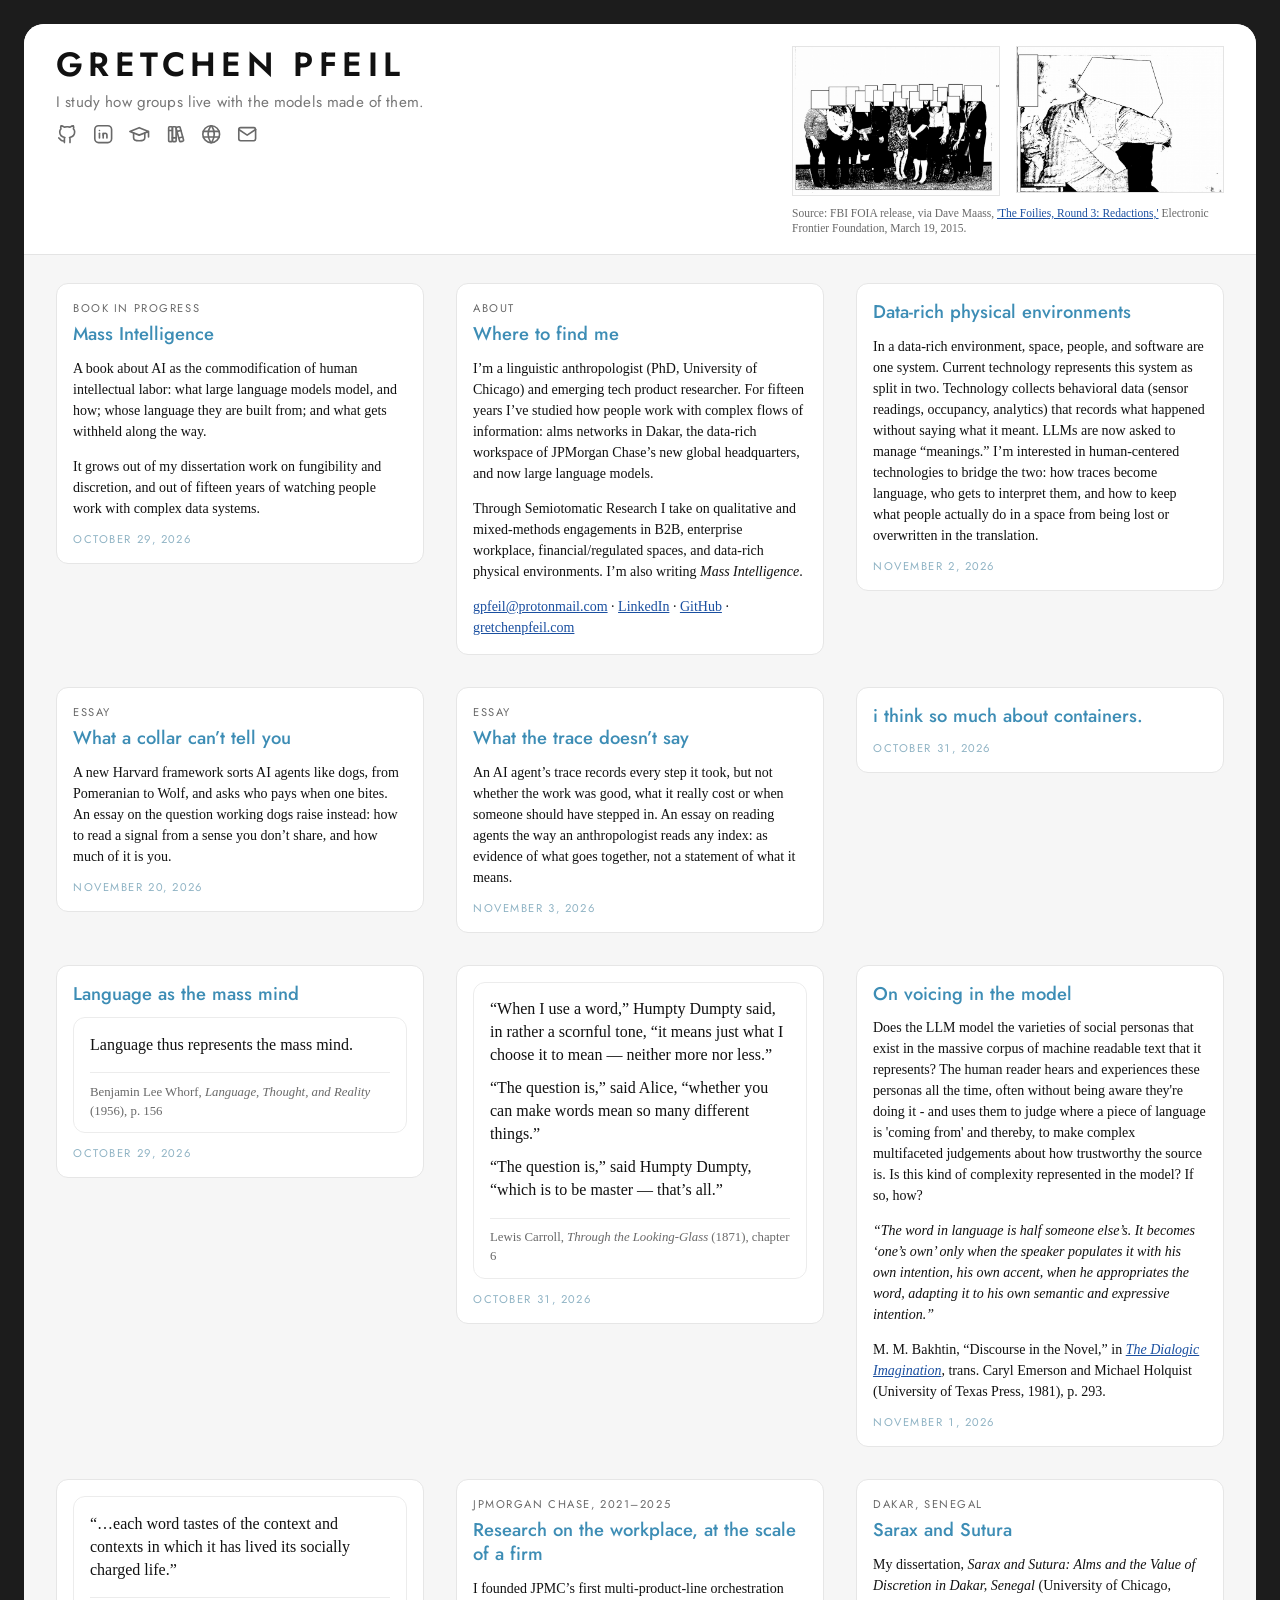
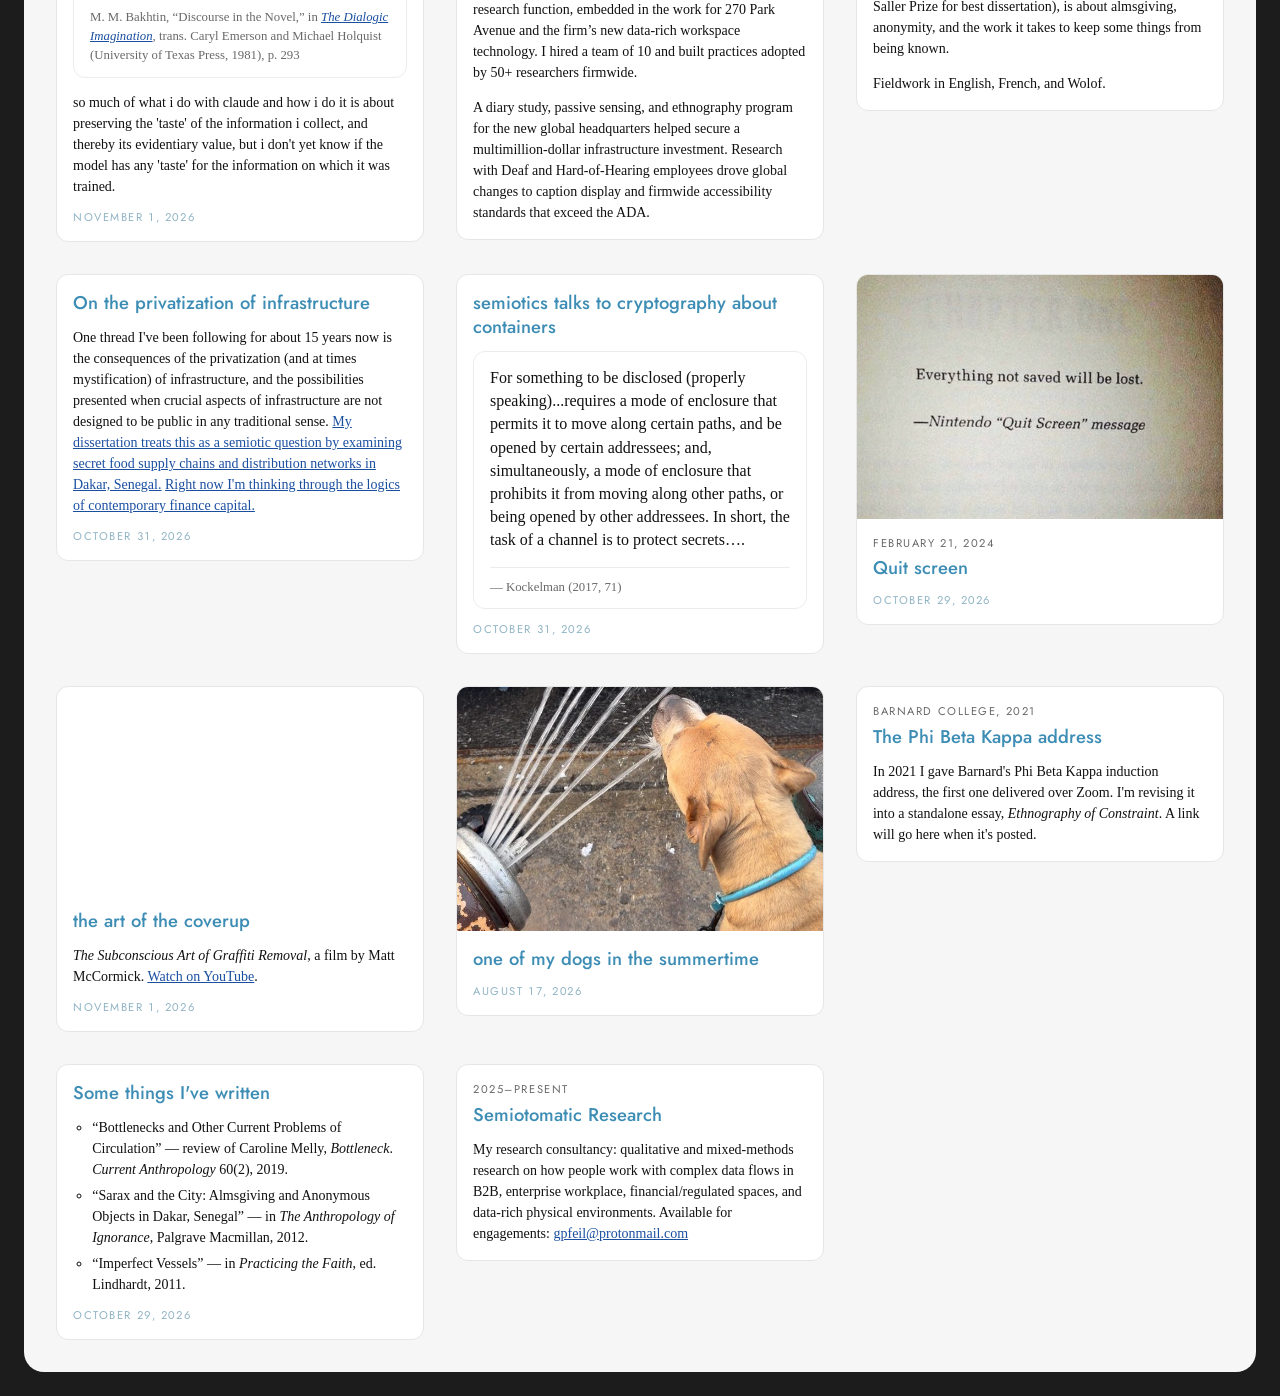
==== commit 5dbe4aba: "add FOIA redaction images to header" ====
--- a/index.html
+++ b/index.html
@@ -9,11 +9,11 @@
 <meta property="og:description" content="Linguistic anthropologist and emerging tech product researcher. Writing Mass Intelligence, a book on what LLMs model, and how.">
 <meta property="og:type" content="website">
 <meta name="theme-color" content="#f6f6f6">
-<script src="js/keys.js?v=2026-11-20b"></script>
+<script src="js/keys.js?v=2026-11-20c"></script>
 <link rel="preconnect" href="https://fonts.googleapis.com">
 <link rel="preconnect" href="https://fonts.gstatic.com" crossorigin>
 <link rel="stylesheet" href="https://fonts.googleapis.com/css2?family=Jost:wght@400;500;600&display=swap">
-<link rel="stylesheet" href="css/site.css?v=2026-11-20b">
+<link rel="stylesheet" href="css/site.css?v=2026-11-20c">
 </head>
 <body>
 
@@ -21,6 +21,17 @@
   <h1 class="site-header__name"><a href="./">Gretchen Pfeil</a></h1>
   <p class="site-header__bio">I study how groups live with the models made of them.</p>
   <ul class="site-header__links" id="links"></ul>
+  <div class="site-header__figures">
+    <figure>
+      <img src="images/foia-faces-boxed-b6.png" alt="Black-and-white photocopy of about fifteen people standing in a row, each face covered by a blank white rectangle." width="666" height="478" title="FBI response to a FOIA request about a retirement party: every attendee's face is covered with a white box, marked with exemption b6 (personal privacy).">
+      <figcaption class="visually-hidden">FBI response to a FOIA request about a retirement party: every attendee's face is covered with a white box, marked with exemption b6 (personal privacy).</figcaption>
+    </figure>
+    <figure>
+      <img src="images/foia-embrace-polygon.png" alt="Black-and-white photocopy of two people embracing, their heads covered by one large white polygon." width="674" height="473" title="From the same release: an embrace covered by one irregular polygon. The redaction follows the shape of the gesture and removes the people in it.">
+      <figcaption class="visually-hidden">From the same release: an embrace covered by one irregular polygon. The redaction follows the shape of the gesture and removes the people in it.</figcaption>
+    </figure>
+    <p class="site-header__credit">Source: FBI FOIA release, via Dave Maass, <a href="https://www.eff.org/deeplinks/2015/03/foilies-round-3-redactions">'The Foilies, Round 3: Redactions,'</a> Electronic Frontier Foundation, March 19, 2015.</p>
+  </div>
 </header>
 
 <main>
@@ -28,8 +39,8 @@
   <noscript><p class="noscript">This page builds its tiles with JavaScript.</p></noscript>
 </main>
 
-<script src="tiles.js?v=2026-11-20b"></script>
-<script src="js/site.js?v=2026-11-20b"></script>
+<script src="tiles.js?v=2026-11-20c"></script>
+<script src="js/site.js?v=2026-11-20c"></script>
 <script data-goatcounter="https://gpfeil.goatcounter.com/count"
         async src="//gc.zgo.at/count.js"></script>
 </body>
--- a/css/site.css
+++ b/css/site.css
@@ -273,3 +273,20 @@
 [data-theme="dark"] .site-header { background: #000; border-color: var(--rule); }
 [data-theme="dark"] .card__title { color: #7fd0f0; }
 @media (max-width: 40rem) { .site-header { margin: -1rem -1rem 0.5rem; padding: 1.1rem 1rem 0.9rem; } .site-header__name { font-size: 1.6rem; letter-spacing: 0.12em; } }
+
+/* Header figures (FOIA redaction images), set beside the name */
+@media (min-width: 56rem) {
+  .site-header { display: grid; grid-template-columns: 1fr auto; grid-template-rows: auto auto auto 1fr; column-gap: 2rem; align-items: start; }
+  .site-header > :not(.site-header__figures) { grid-column: 1; }
+  .site-header__figures { grid-column: 2; grid-row: 1 / span 4; }
+}
+.site-header__figures { display: grid; grid-template-columns: repeat(2, 13rem); gap: 0.5rem 1rem; margin: 1rem 0 0; }
+@media (min-width: 56rem) { .site-header__figures { margin: 0; } }
+.site-header__figures figure { margin: 0; }
+.site-header__figures img { display: block; width: 100%; height: auto; border: 1px solid #e4e4e4; }
+.site-header__figures figcaption, .site-header__credit { margin: 0.35rem 0 0; color: var(--gray-dark); font-size: 0.72rem; line-height: 1.35; }
+.site-header__credit { grid-column: 1 / -1; margin: 0; }
+[data-theme="dark"] .site-header__figures figcaption, [data-theme="dark"] .site-header__credit { color: #c8c8c8; }
+@media (max-width: 40rem) { .site-header__figures { grid-template-columns: 1fr 1fr; } }
+.visually-hidden { position: absolute; width: 1px; height: 1px; margin: -1px; padding: 0; overflow: hidden; clip: rect(0 0 0 0); white-space: nowrap; border: 0; }
+.site-header__figures .site-header__credit { margin-top: 0.1rem; }
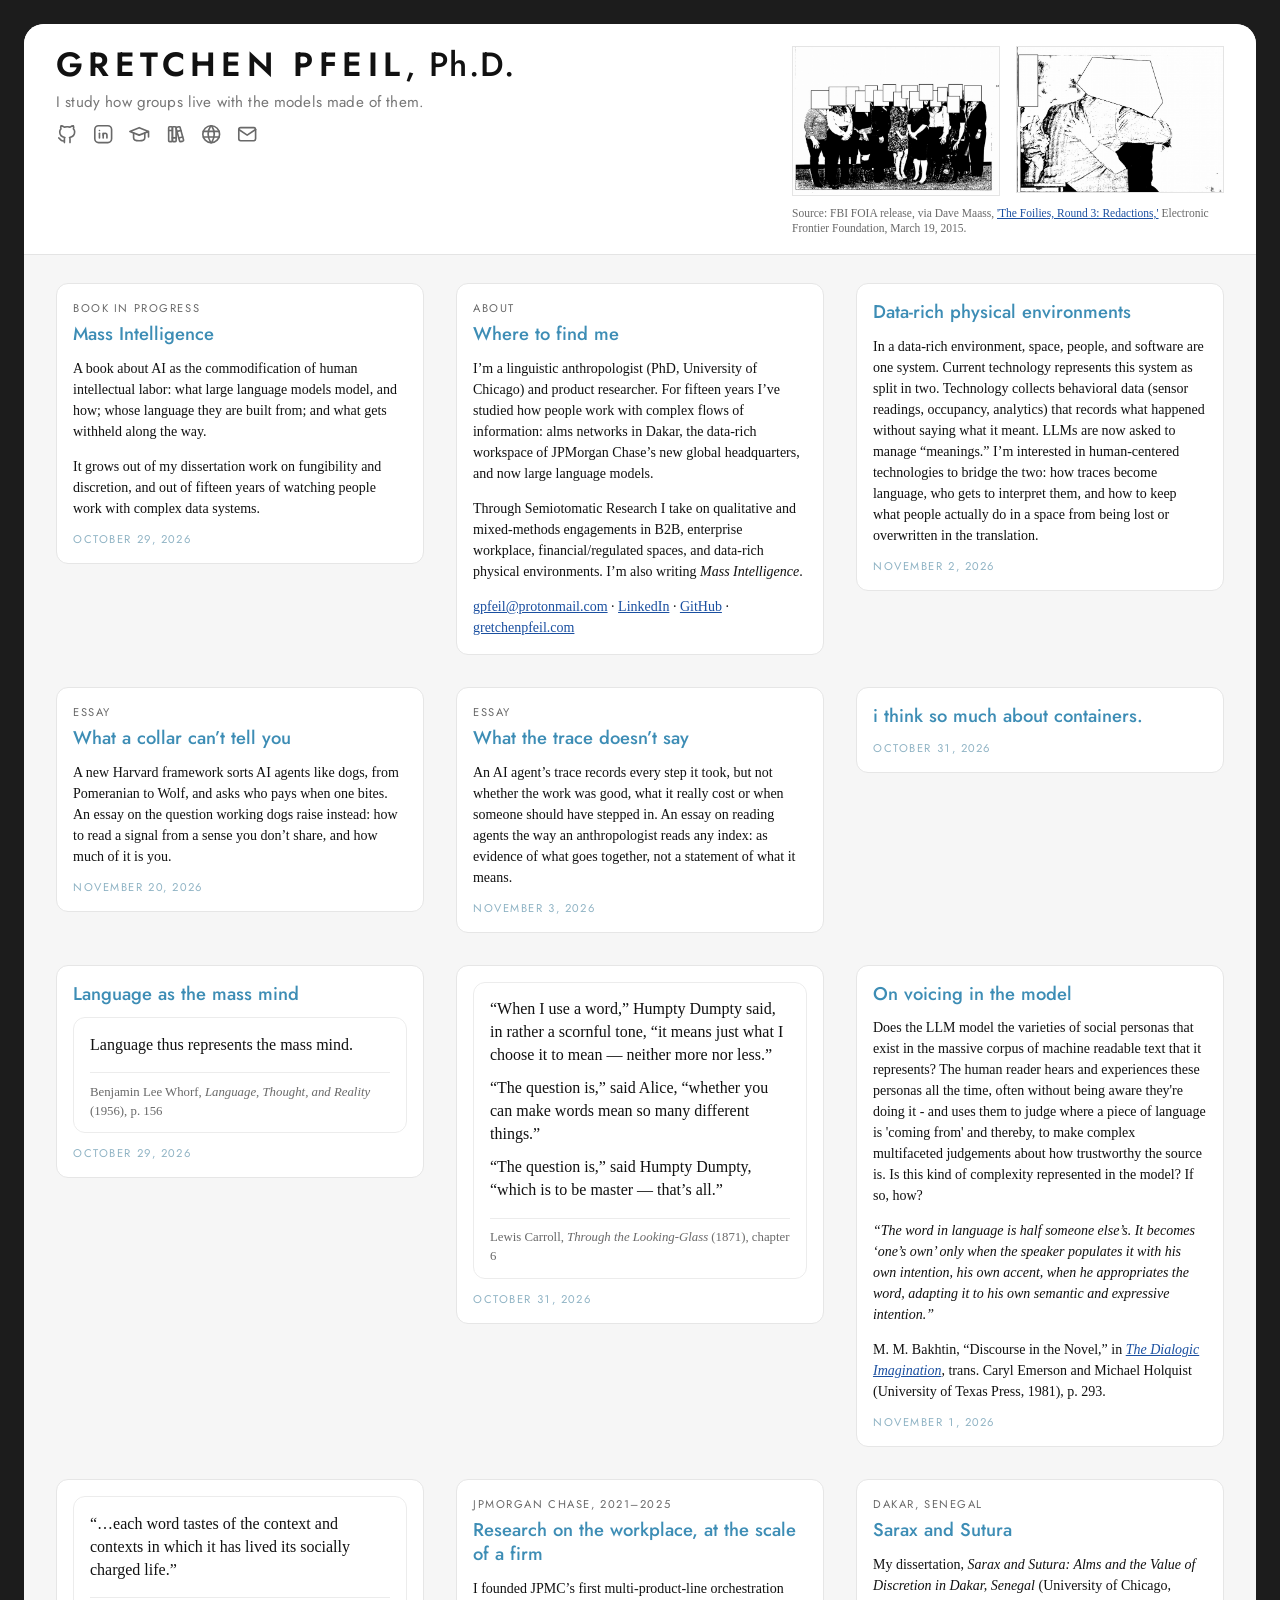
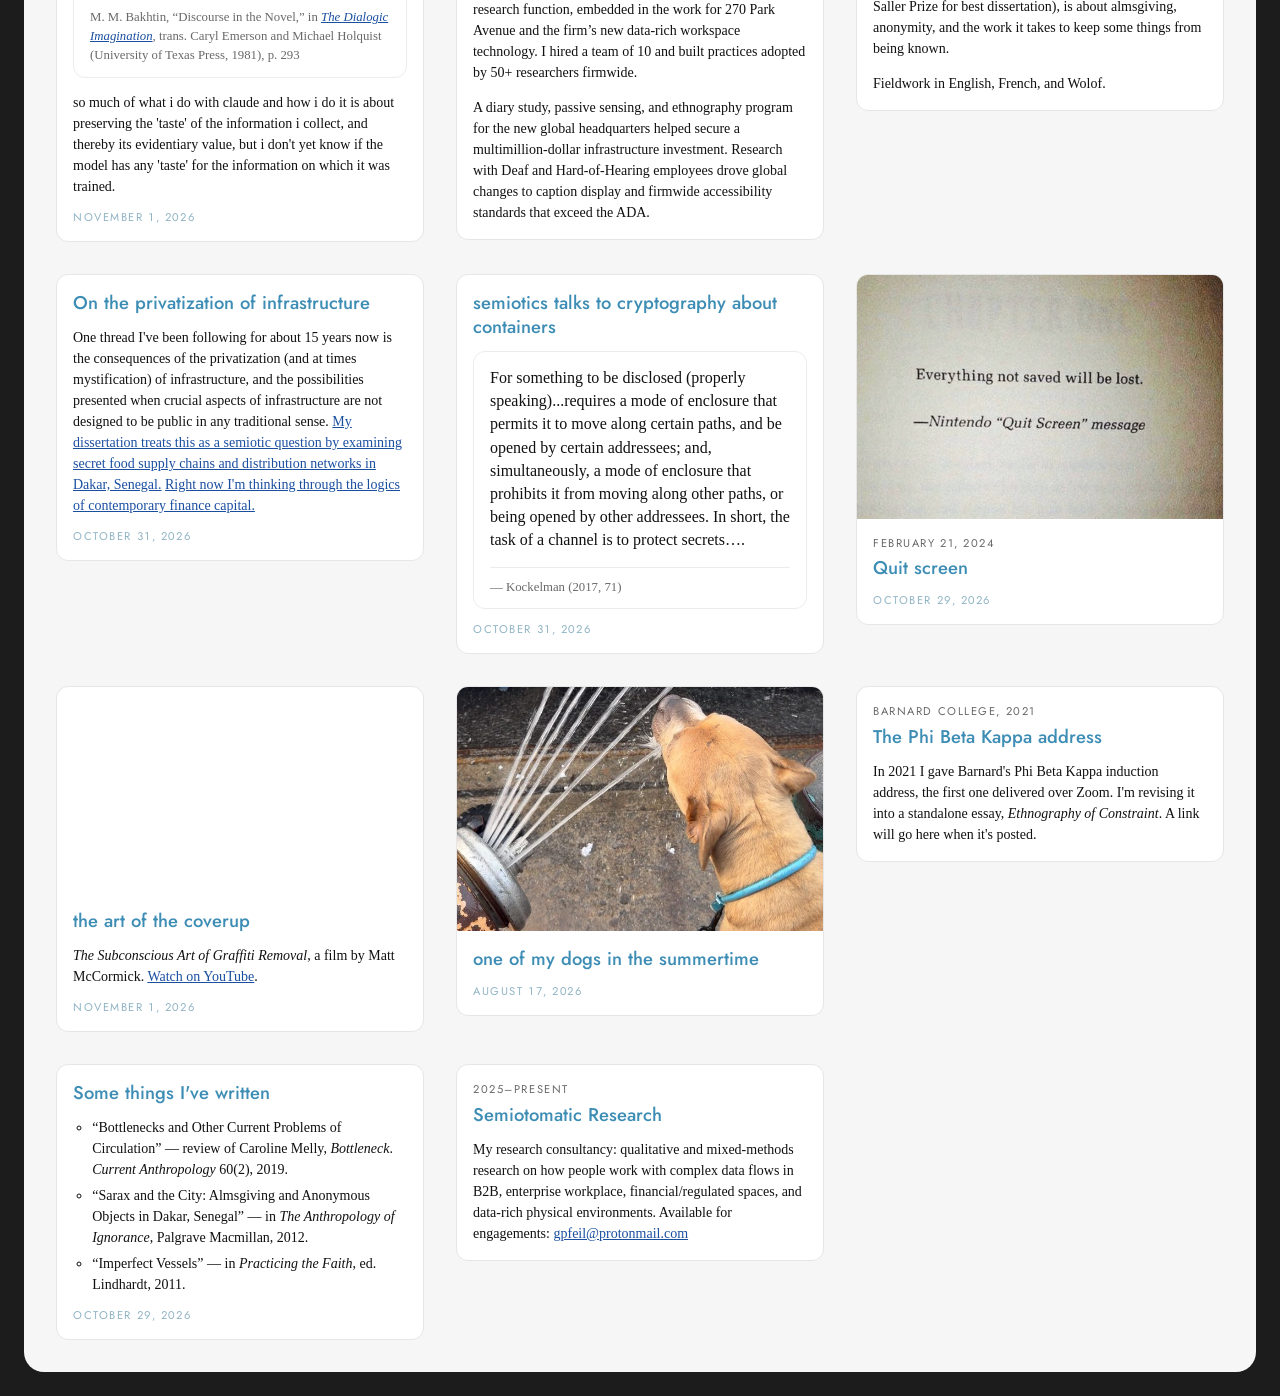
==== commit aa96cfc0: "add title to name, update about tile" ====
--- a/index.html
+++ b/index.html
@@ -9,16 +9,16 @@
 <meta property="og:description" content="Linguistic anthropologist and emerging tech product researcher. Writing Mass Intelligence, a book on what LLMs model, and how.">
 <meta property="og:type" content="website">
 <meta name="theme-color" content="#f6f6f6">
-<script src="js/keys.js?v=2026-11-20c"></script>
+<script src="js/keys.js?v=2026-11-20d"></script>
 <link rel="preconnect" href="https://fonts.googleapis.com">
 <link rel="preconnect" href="https://fonts.gstatic.com" crossorigin>
 <link rel="stylesheet" href="https://fonts.googleapis.com/css2?family=Jost:wght@400;500;600&display=swap">
-<link rel="stylesheet" href="css/site.css?v=2026-11-20c">
+<link rel="stylesheet" href="css/site.css?v=2026-11-20d">
 </head>
 <body>
 
 <header class="site-header">
-  <h1 class="site-header__name"><a href="./">Gretchen Pfeil</a></h1>
+  <h1 class="site-header__name"><a href="./">Gretchen Pfeil<span class="site-header__degree">, Ph.D.</span></a></h1>
   <p class="site-header__bio">I study how groups live with the models made of them.</p>
   <ul class="site-header__links" id="links"></ul>
   <div class="site-header__figures">
@@ -39,8 +39,8 @@
   <noscript><p class="noscript">This page builds its tiles with JavaScript.</p></noscript>
 </main>
 
-<script src="tiles.js?v=2026-11-20c"></script>
-<script src="js/site.js?v=2026-11-20c"></script>
+<script src="tiles.js?v=2026-11-20d"></script>
+<script src="js/site.js?v=2026-11-20d"></script>
 <script data-goatcounter="https://gpfeil.goatcounter.com/count"
         async src="//gc.zgo.at/count.js"></script>
 </body>
--- a/css/site.css
+++ b/css/site.css
@@ -290,3 +290,4 @@
 @media (max-width: 40rem) { .site-header__figures { grid-template-columns: 1fr 1fr; } }
 .visually-hidden { position: absolute; width: 1px; height: 1px; margin: -1px; padding: 0; overflow: hidden; clip: rect(0 0 0 0); white-space: nowrap; border: 0; }
 .site-header__figures .site-header__credit { margin-top: 0.1rem; }
+.site-header__degree { text-transform: none; letter-spacing: 0.04em; font-weight: 500; }
